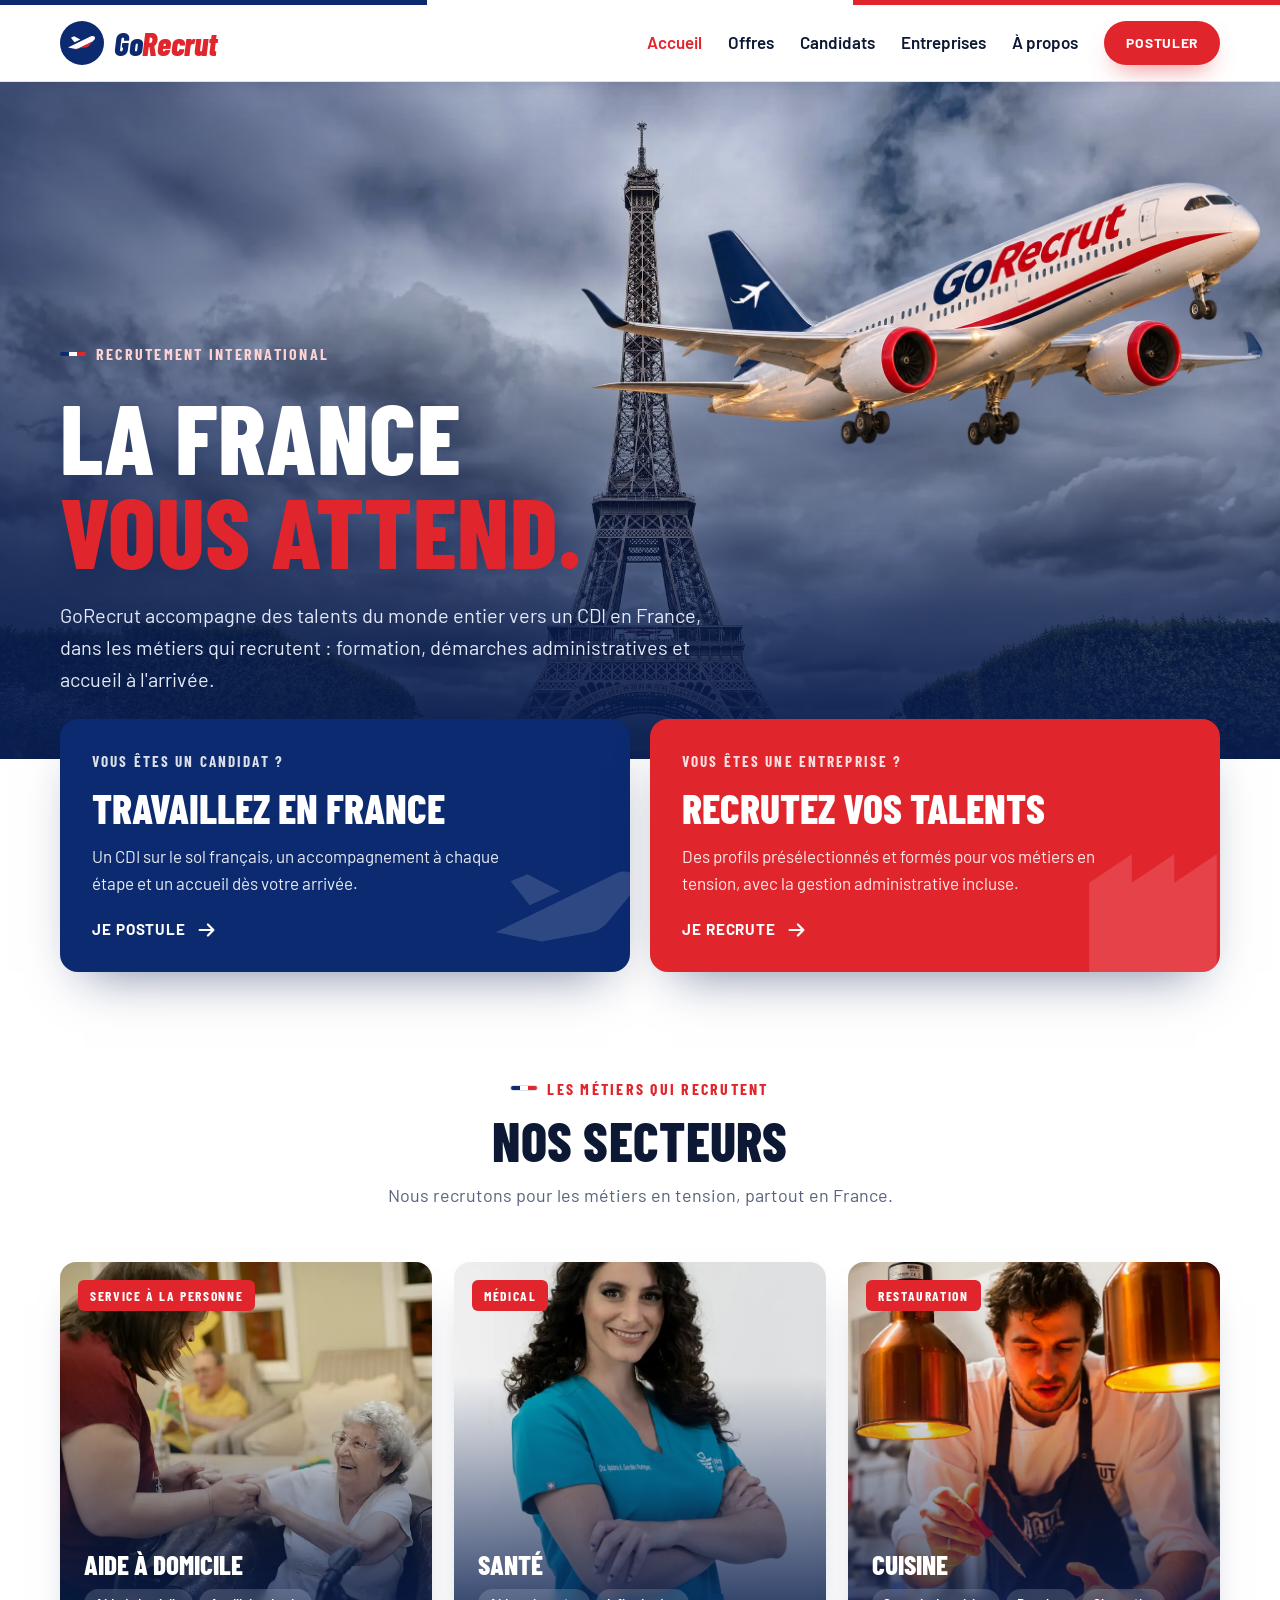
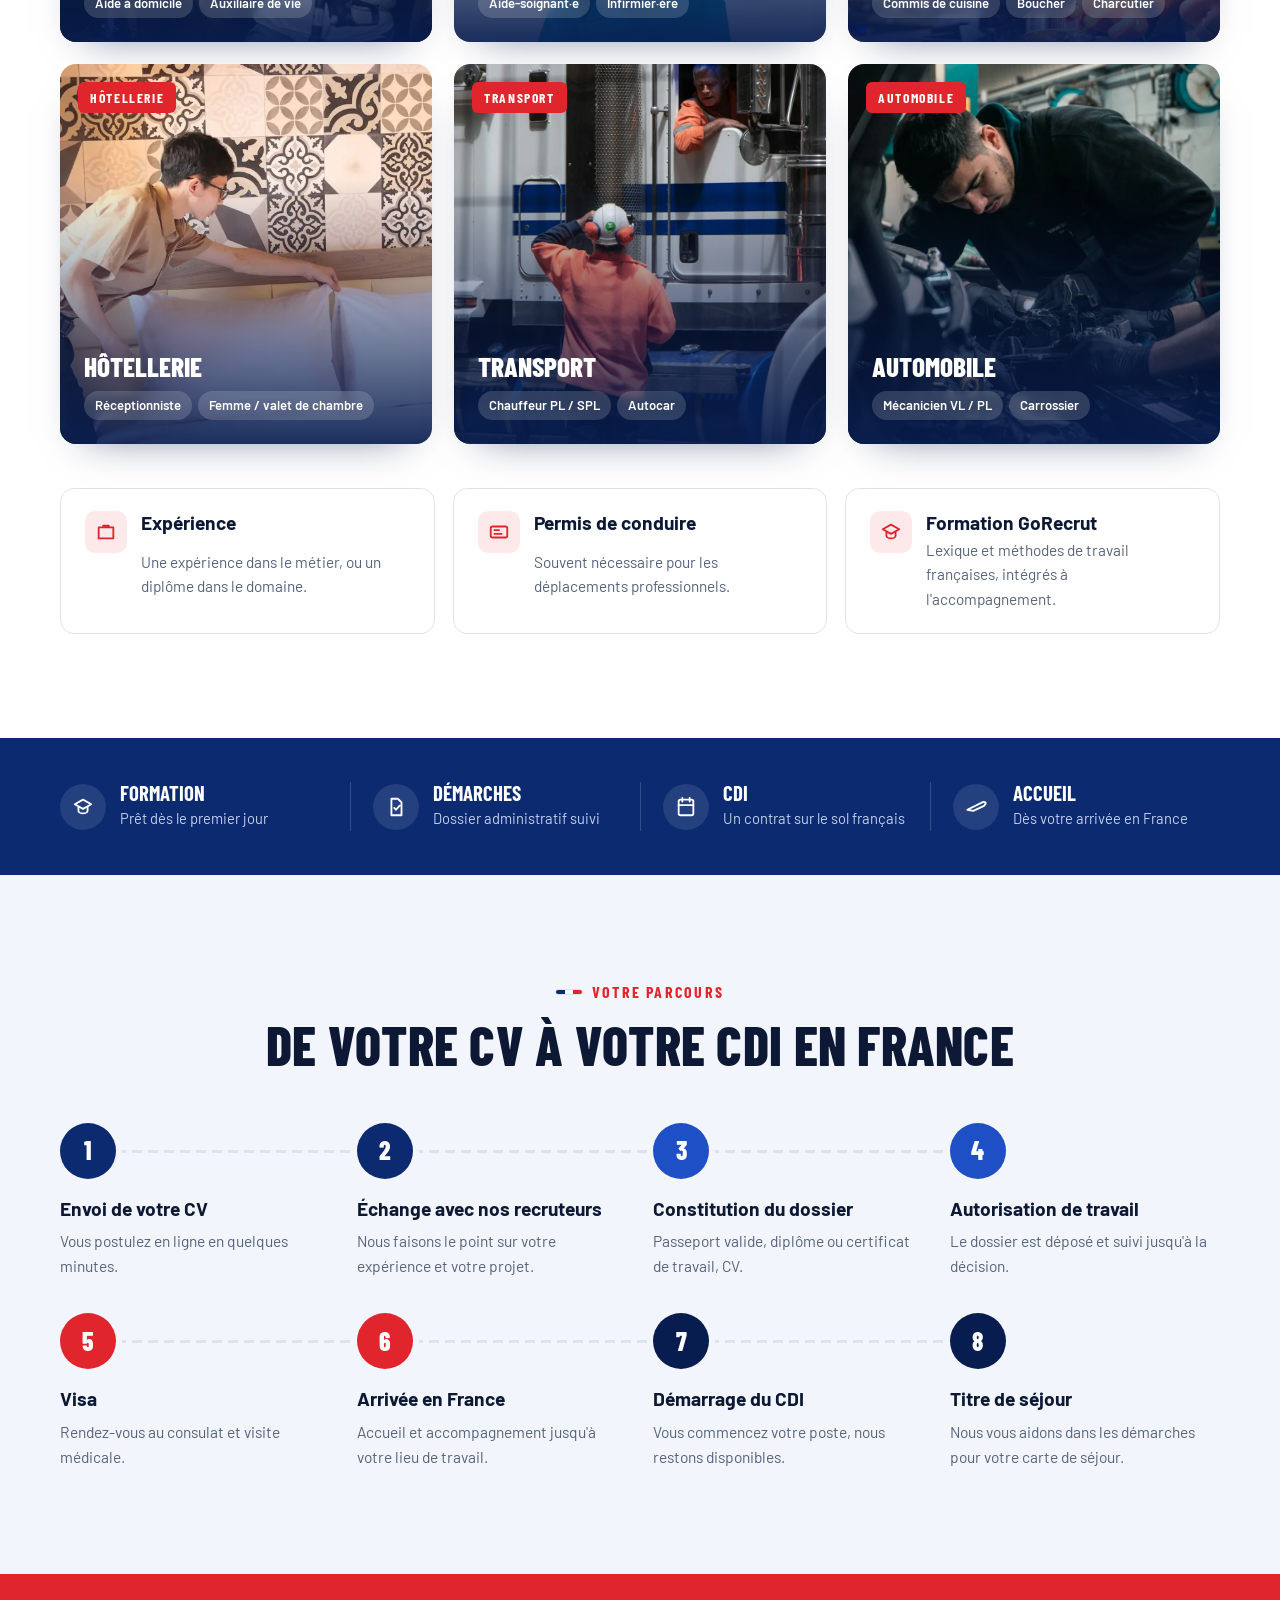
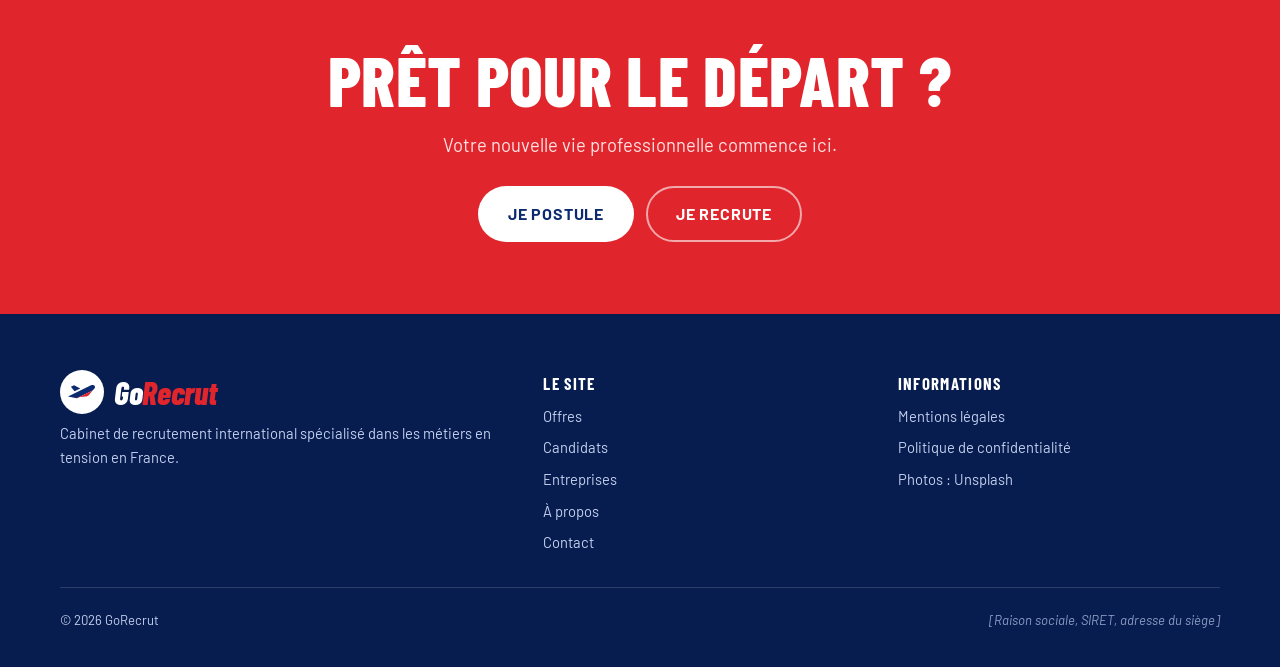
==== index.html @ 32c81b1e "Site GoRecrut multi-pages : accueil, offres, candidats, entreprises, à propos, contact Site statique" ====
<!doctype html>
<html lang="fr">
<head>
<meta charset="utf-8">
<meta name="viewport" content="width=device-width, initial-scale=1, viewport-fit=cover">
<title>GoRecrut – Recrutement international, la France vous attend</title>
<meta name="description" content="GoRecrut accompagne des talents du monde entier vers un CDI en France dans les métiers qui recrutent : santé, aide à domicile, restauration, hôtellerie, transport, automobile, saisonniers.">
<meta name="theme-color" content="#0b2a6f">
<link rel="icon" href="img/favicon.svg" type="image/svg+xml">
<meta property="og:type" content="website">
<meta property="og:locale" content="fr_FR">
<meta property="og:site_name" content="GoRecrut">
<meta property="og:title" content="GoRecrut – Recrutement international, la France vous attend">
<meta property="og:description" content="GoRecrut accompagne des talents du monde entier vers un CDI en France dans les métiers qui recrutent : santé, aide à domicile, restauration, hôtellerie, transport, automobile, saisonniers.">
<meta property="og:image" content="img/partage.jpg">
<meta name="twitter:card" content="summary_large_image">
<link rel="preconnect" href="https://fonts.googleapis.com">
<link rel="preconnect" href="https://fonts.gstatic.com" crossorigin>
<link rel="stylesheet" href="https://fonts.googleapis.com/css2?family=Barlow+Condensed:ital,wght@0,600;0,700;0,800;1,800&family=Barlow:wght@400;500;600;700&display=swap">
<link rel="preload" as="image" href="img/eiffel.webp">
<link rel="preload" as="image" href="img/avion.webp">
<script type="application/ld+json">{"@context": "https://schema.org", "@type": "EmploymentAgency", "name": "GoRecrut", "description": "GoRecrut accompagne des talents du monde entier vers un CDI en France dans les métiers qui recrutent : santé, aide à domicile, restauration, hôtellerie, transport, automobile, saisonniers.", "email": "contact@gorecrut.fr", "areaServed": "FR", "address": {"@type": "PostalAddress", "addressCountry": "FR"}}</script>
<link rel="stylesheet" href="assets/style.css">
</head>
<body>
<header class="nav">
  <div class="tricolore" aria-hidden="true"><i></i><i></i><i></i></div>
  <div class="wrap">
    <a class="logo" href="index.html" aria-label="GoRecrut, accueil">
      <svg viewBox="0 0 44 44" aria-hidden="true"><circle cx="22" cy="22" r="22" fill="#0b2a6f"/><path d="M8 26.5l23-11.2c2.6-1.2 5 .9 3.6 2.9l-2 2.4-15.8 7.6z" fill="#ffffff"/><path d="M16.8 28.2l15.8-7.6-3.4 4.1c-.9 1.1-2.3 1.8-3.7 1.9l-9.3.8z" fill="#e1252c"/><path d="M14.5 21.3l-3.6-4.6 3.2-1.4 6.2 3.3z" fill="#ffffff"/></svg>
      <span class="logo-word">Go<span>Recrut</span></span>
    </a>
    <nav class="nav-links" aria-label="Navigation principale">
      <a href="index.html" aria-current="page">Accueil</a>
      <a href="offres.html">Offres</a>
      <a href="candidats.html">Candidats</a>
      <a href="entreprises.html">Entreprises</a>
      <a href="a-propos.html">À propos</a>
      <a class="btn btn-red" href="contact.html">Postuler</a>
    </nav>
  </div>
</header>

<main>
  <section class="hero">
    <img class="hero-bg" src="img/eiffel.webp" alt="La tour Eiffel et le Champ-de-Mars sous un ciel nuageux">
    <img class="plane" src="img/avion.webp" alt="Avion GoRecrut aux couleurs bleu blanc rouge en plein décollage" width="1400" height="912">
        <div class="wrap">
      <span class="kicker">Recrutement international</span>
      <h1>La France<br><span class="red">vous attend.</span></h1>
      <p class="lead">GoRecrut accompagne des talents du monde entier vers un CDI en France, dans les métiers qui recrutent : formation, démarches administratives et accueil à l'arrivée.</p>
    </div>
  </section>

  <div class="doors">
    <div class="wrap">
      <a class="door candidat" href="candidats.html">
        <span class="door-label">Vous êtes un candidat ?</span>
        <strong>Travaillez en France</strong>
        <p>Un CDI sur le sol français, un accompagnement à chaque étape et un accueil dès votre arrivée.</p>
        <span class="door-go">Je postule <svg viewBox="0 0 24 24" aria-hidden="true"><path d="M4 12h15M13 6l6 6-6 6" fill="none" stroke="currentColor" stroke-width="2.4" stroke-linecap="round" stroke-linejoin="round"/></svg></span>
        <svg class="door-icon" viewBox="0 0 24 24" aria-hidden="true"><path d="M2.5 15l17-8.3c1.9-.9 3.7.7 2.7 2.2l-1.5 1.8L9 16.3z M9 16.3l11.7-5.6-2.5 3c-.7.8-1.7 1.3-2.7 1.4z M7.3 11.2L4.6 7.8 7 6.8l4.6 2.4z" fill="#ffffff"/></svg>
      </a>
      <a class="door entreprise" href="entreprises.html">
        <span class="door-label">Vous êtes une entreprise ?</span>
        <strong>Recrutez vos talents</strong>
        <p>Des profils présélectionnés et formés pour vos métiers en tension, avec la gestion administrative incluse.</p>
        <span class="door-go">Je recrute <svg viewBox="0 0 24 24" aria-hidden="true"><path d="M4 12h15M13 6l6 6-6 6" fill="none" stroke="currentColor" stroke-width="2.4" stroke-linecap="round" stroke-linejoin="round"/></svg></span>
        <svg class="door-icon" viewBox="0 0 24 24" aria-hidden="true"><path d="M3 21V8l6-4v4l6-4v4l6-4v17z" fill="#ffffff"/></svg>
      </a>
    </div>
  </div>

  <section class="section" id="secteurs" aria-labelledby="secteurs-titre">
    <div class="wrap">
      <div class="head center reveal">
        <span class="kicker">Les métiers qui recrutent</span>
        <h2 id="secteurs-titre">Nos secteurs</h2>
        <p>Nous recrutons pour les métiers en tension, partout en France.</p>
      </div>
      <div class="sectors">
        <article class="sector reveal"><img src="img/aide-domicile.webp" alt="Une aide à domicile tient les mains d'une dame âgée" loading="lazy"><span class="sector-tag">Service à la personne</span><div class="sector-body"><h3>Aide à domicile</h3><div class="chips"><span>Aide à domicile</span><span>Auxiliaire de vie</span></div></div></article>
        <article class="sector reveal"><img src="img/medical.webp" alt="Une soignante souriante en tenue médicale" loading="lazy"><span class="sector-tag">Médical</span><div class="sector-body"><h3>Santé</h3><div class="chips"><span>Aide-soignant·e</span><span>Infirmier·ère</span></div></div></article>
        <article class="sector reveal"><img src="img/restauration.webp" alt="Un chef dresse une assiette en cuisine" loading="lazy"><span class="sector-tag">Restauration</span><div class="sector-body"><h3>Cuisine</h3><div class="chips"><span>Commis de cuisine</span><span>Boucher</span><span>Charcutier</span></div></div></article>
        <article class="sector reveal"><img src="img/hotellerie.webp" alt="Un employé d'hôtel prépare un lit" loading="lazy"><span class="sector-tag">Hôtellerie</span><div class="sector-body"><h3>Hôtellerie</h3><div class="chips"><span>Réceptionniste</span><span>Femme / valet de chambre</span></div></div></article>
        <article class="sector reveal"><img src="img/transport.webp" alt="Un chauffeur devant son camion" loading="lazy"><span class="sector-tag">Transport</span><div class="sector-body"><h3>Transport</h3><div class="chips"><span>Chauffeur PL / SPL</span><span>Autocar</span></div></div></article>
        <article class="sector reveal"><img src="img/mecanique.webp" alt="Un mécanicien travaille sur un moteur" loading="lazy"><span class="sector-tag">Automobile</span><div class="sector-body"><h3>Automobile</h3><div class="chips"><span>Mécanicien VL / PL</span><span>Carrossier</span></div></div></article>
      </div>
      <div class="skills">
        <div class="skill reveal"><span class="ic"><svg viewBox="0 0 24 24" aria-hidden="true"><path d="M4 7h16v12H4zM9 7V5h6v2" fill="none" stroke="currentColor" stroke-width="2" stroke-linejoin="round"/></svg></span><div><h3>Expérience</h3><p>Une expérience dans le métier, ou un diplôme dans le domaine.</p></div></div>
        <div class="skill reveal"><span class="ic"><svg viewBox="0 0 24 24" aria-hidden="true"><rect x="3" y="6" width="18" height="12" rx="2" fill="none" stroke="currentColor" stroke-width="2"/><path d="M7 10h5M7 14h8" stroke="currentColor" stroke-width="2" stroke-linecap="round"/></svg></span><div><h3>Permis de conduire</h3><p>Souvent nécessaire pour les déplacements professionnels.</p></div></div>
        <div class="skill reveal"><span class="ic"><svg viewBox="0 0 24 24" aria-hidden="true"><path d="M3 9l9-5 9 5-9 5z M7 11.5V16c0 1.5 2.2 3 5 3s5-1.5 5-3v-4.5" fill="none" stroke="currentColor" stroke-width="2" stroke-linejoin="round"/></svg></span><div><h3>Formation GoRecrut</h3><p>Lexique et méthodes de travail françaises, intégrés à l'accompagnement.</p></div></div>
      </div>
    </div>
  </section>

  <section class="promise-band" aria-label="Notre accompagnement">
    <div class="wrap">
      <div class="promise"><span class="ic"><svg viewBox="0 0 24 24" aria-hidden="true"><path d="M3 9l9-5 9 5-9 5z M7 11.5V16c0 1.5 2.2 3 5 3s5-1.5 5-3v-4.5" fill="none" stroke="currentColor" stroke-width="2" stroke-linejoin="round"/></svg></span><div><b>Formation</b><span>Prêt dès le premier jour</span></div></div>
      <div class="promise"><span class="ic"><svg viewBox="0 0 24 24" aria-hidden="true"><path d="M7 3h7l4 4v14H7z M10 13l2 2 4-4.5" fill="none" stroke="currentColor" stroke-width="2" stroke-linejoin="round" stroke-linecap="round"/></svg></span><div><b>Démarches</b><span>Dossier administratif suivi</span></div></div>
      <div class="promise"><span class="ic"><svg viewBox="0 0 24 24" aria-hidden="true"><rect x="4" y="4" width="16" height="17" rx="2" fill="none" stroke="currentColor" stroke-width="2"/><path d="M8 2v4M16 2v4M4 10h16" stroke="currentColor" stroke-width="2" stroke-linecap="round"/></svg></span><div><b>CDI</b><span>Un contrat sur le sol français</span></div></div>
      <div class="promise"><span class="ic"><svg viewBox="0 0 24 24" aria-hidden="true"><path d="M2.5 15l17-8.3c1.9-.9 3.7.7 2.7 2.2l-1.5 1.8L9 16.3z" fill="none" stroke="currentColor" stroke-width="2" stroke-linejoin="round"/></svg></span><div><b>Accueil</b><span>Dès votre arrivée en France</span></div></div>
    </div>
  </section>

  <section class="section alt" id="parcours" aria-labelledby="parcours-titre">
    <div class="wrap">
      <div class="head center reveal">
        <span class="kicker">Votre parcours</span>
        <h2 id="parcours-titre">De votre CV à votre CDI en France</h2>
      </div>
      <ol class="journey">
        <li class="reveal"><h3>Envoi de votre CV</h3><p>Vous postulez en ligne en quelques minutes.</p></li>
        <li class="reveal"><h3>Échange avec nos recruteurs</h3><p>Nous faisons le point sur votre expérience et votre projet.</p></li>
        <li class="reveal"><h3>Constitution du dossier</h3><p>Passeport valide, diplôme ou certificat de travail, CV.</p></li>
        <li class="reveal"><h3>Autorisation de travail</h3><p>Le dossier est déposé et suivi jusqu'à la décision.</p></li>
        <li class="reveal"><h3>Visa</h3><p>Rendez-vous au consulat et visite médicale.</p></li>
        <li class="reveal"><h3>Arrivée en France</h3><p>Accueil et accompagnement jusqu'à votre lieu de travail.</p></li>
        <li class="reveal"><h3>Démarrage du CDI</h3><p>Vous commencez votre poste, nous restons disponibles.</p></li>
        <li class="reveal"><h3>Titre de séjour</h3><p>Nous vous aidons dans les démarches pour votre carte de séjour.</p></li>
      </ol>
    </div>
  </section>

  <section class="final" aria-label="Appel final">
    <div class="wrap reveal">
      <h2>Prêt pour le départ&nbsp;?</h2>
      <p>Votre nouvelle vie professionnelle commence ici.</p>
      <div class="btns">
        <a class="btn btn-white" href="contact.html">Je postule</a>
        <a class="btn btn-ghost" href="entreprises.html">Je recrute</a>
      </div>
    </div>
  </section>
</main>

<footer>
  <div class="wrap">
    <div>
      <a class="logo" href="index.html" aria-label="GoRecrut, accueil">
        <svg viewBox="0 0 44 44" aria-hidden="true"><circle cx="22" cy="22" r="22" fill="#ffffff"/><path d="M8 26.5l23-11.2c2.6-1.2 5 .9 3.6 2.9l-2 2.4-15.8 7.6z" fill="#0b2a6f"/><path d="M16.8 28.2l15.8-7.6-3.4 4.1c-.9 1.1-2.3 1.8-3.7 1.9l-9.3.8z" fill="#e1252c"/><path d="M14.5 21.3l-3.6-4.6 3.2-1.4 6.2 3.3z" fill="#0b2a6f"/></svg>
        <span class="logo-word">Go<span>Recrut</span></span>
      </a>
      <p>Cabinet de recrutement international spécialisé dans les métiers en tension en France.</p>
    </div>
    <div>
      <strong>Le site</strong>
      <a href="offres.html">Offres</a>
      <a href="candidats.html">Candidats</a>
      <a href="entreprises.html">Entreprises</a>
      <a href="a-propos.html">À propos</a>
      <a href="contact.html">Contact</a>
    </div>
    <div>
      <strong>Informations</strong>
      <span>Mentions légales</span>
      <span>Politique de confidentialité</span>
      <span>Photos : Unsplash</span>
    </div>
    <p class="legal"><span>© 2026 GoRecrut</span><span class="todo">[Raison sociale, SIRET, adresse du siège]</span></p>
  </div>
</footer>

<script src="assets/main.js" defer></script>
</body>
</html>
---- assets/style.css ----
/* Layout : agence de recrutement international — ouverture plein écran sur Paris avec avion tricolore animé, double entrée candidat / entreprise, secteurs en photos, parcours en frise, appel final */
:root {
  --bg: #ffffff;
  --bg-alt: #f2f5fb;
  --ink: #0d1934;
  --muted: #56637b;
  --line: #dde3ee;
  --navy: #0b2a6f;
  --navy-deep: #081d4f;
  --blue: #1f4fc4;
  --blue-soft: #e8eefb;
  --red: #e1252c;
  --red-dark: #bd1a21;
  --red-soft: #fde9ea;
  --white: #ffffff;
  --on-navy-muted: #c3cfee;
  --todo: #8892a3;
  --font-display: "Barlow Condensed", "Arial Narrow", system-ui, sans-serif;
  --font: "Barlow", system-ui, -apple-system, "Segoe UI", Roboto, sans-serif;
}
@media (prefers-color-scheme: dark) {
  :root:not([data-theme="light"]) {
    --bg: #0a1121; --bg-alt: #101a31; --ink: #e9eef8; --muted: #a3afc6; --line: #233150;
    --blue: #6a8ff0; --blue-soft: #18264a; --red-soft: #3a1619; --todo: #7c879a;
    color-scheme: dark;
  }
}
:root[data-theme="dark"] {
  --bg: #0a1121; --bg-alt: #101a31; --ink: #e9eef8; --muted: #a3afc6; --line: #233150;
  --blue: #6a8ff0; --blue-soft: #18264a; --red-soft: #3a1619; --todo: #7c879a;
  color-scheme: dark;
}
* { box-sizing: border-box; }
html { scroll-behavior: smooth; scroll-padding-top: 84px; }
body { margin: 0; }
[hidden] { display: none !important; }
body { background: var(--bg); color: var(--ink); font-family: var(--font); font-size: 17px; line-height: 1.6; -webkit-font-smoothing: antialiased; }
.wrap { max-width: 1200px; margin: 0 auto; padding-left: max(20px, env(safe-area-inset-left, 0px)); padding-right: max(20px, env(safe-area-inset-right, 0px)); }
h1, h2, h3 { margin: 0; text-wrap: balance; }
h1, h2 { font-family: var(--font-display); font-weight: 800; text-transform: uppercase; line-height: 0.95; letter-spacing: 0.005em; }
h1 { font-size: clamp(3rem, 8vw, 6.2rem); }
h2 { font-size: clamp(2.1rem, 4.6vw, 3.4rem); }
h3 { font-size: 1.2rem; font-weight: 700; line-height: 1.3; }
p { margin: 0; }
img { display: block; max-width: 100%; }
a { color: var(--blue); }
:focus-visible { outline: 3px solid var(--red); outline-offset: 3px; border-radius: 4px; }
.kicker { display: inline-flex; align-items: center; gap: 10px; font-family: var(--font-display); font-weight: 700; font-size: 1rem; letter-spacing: 0.14em; text-transform: uppercase; color: var(--red); }
.kicker::before { content: ""; width: 26px; height: 4px; background: linear-gradient(90deg, var(--navy) 0 33%, #fff 33% 66%, var(--red) 66%); border-radius: 2px; box-shadow: 0 0 0 1px var(--line); }
.red { color: var(--red); }
.todo { color: var(--todo); font-style: italic; font-weight: 400; }

/* Boutons */
.btn { display: inline-flex; align-items: center; justify-content: center; gap: 10px; font: 700 1rem/1 var(--font); text-transform: uppercase; letter-spacing: 0.05em; padding: 18px 28px; border-radius: 999px; border: 2px solid transparent; text-decoration: none; cursor: pointer; white-space: nowrap; transition: transform .15s ease, background .15s ease, box-shadow .15s ease; }
.btn svg { width: 18px; height: 18px; }
.btn:hover { transform: translateY(-2px); }
.btn-red { background: var(--red); color: var(--white); box-shadow: 0 12px 26px -12px rgba(225, 37, 44, .7); }
.btn-red:hover { background: var(--red-dark); }
.btn-navy { background: var(--navy); color: var(--white); box-shadow: 0 12px 26px -12px rgba(11, 42, 111, .7); }
.btn-navy:hover { background: var(--blue); }
.btn-white { background: var(--white); color: var(--navy); }
.btn-ghost { border-color: rgba(255,255,255,.6); color: var(--white); }
.btn-ghost:hover { background: rgba(255,255,255,.12); }

/* Navigation */
body::before { content: ""; position: fixed; inset: 0 0 auto; height: env(safe-area-inset-top, 0px); z-index: 40; background: var(--bg); }
.nav { position: sticky; top: env(safe-area-inset-top, 0px); z-index: 30; background: var(--bg); box-shadow: 0 1px 0 var(--line), 0 8px 24px -18px rgba(13,25,52,.35); }
.tricolore { height: 5px; display: grid; grid-template-columns: 1fr 1fr 1fr; }
.tricolore i:nth-child(1) { background: var(--navy); }
.tricolore i:nth-child(2) { background: #ffffff; }
.tricolore i:nth-child(3) { background: var(--red); }
.nav .wrap { display: flex; align-items: center; justify-content: space-between; gap: 20px; min-height: 76px; }
.logo { display: inline-flex; align-items: center; gap: 10px; text-decoration: none; }
.logo svg { width: 44px; height: 44px; flex: none; }
.logo-word { font-family: var(--font-display); font-weight: 800; font-style: italic; font-size: 2rem; line-height: 1; letter-spacing: -0.01em; color: var(--navy); }
.logo-word span { color: var(--red); }
.nav-links { display: flex; align-items: center; gap: 26px; }
.nav-links a:not(.btn) { color: var(--ink); text-decoration: none; font-weight: 600; }
.nav-links a:not(.btn):hover { color: var(--red); }
.nav-links .btn { padding: 13px 20px; font-size: 0.86rem; }

/* Ouverture */
.hero { position: relative; overflow: hidden; color: var(--white); background: var(--navy-deep); min-height: 640px; display: grid; }
.hero-bg { position: absolute; inset: 0; width: 100%; height: 100%; object-fit: cover; object-position: 50% 40%; }
.hero::before { content: ""; position: absolute; inset: 0; z-index: 1; background:
  linear-gradient(180deg, rgba(8, 29, 79, .15) 0%, rgba(8, 29, 79, .05) 35%, rgba(8, 29, 79, .75) 78%, rgba(8, 29, 79, .95) 100%),
  linear-gradient(90deg, rgba(8, 29, 79, .55) 0%, rgba(8, 29, 79, 0) 55%); }
.plane { position: absolute; z-index: 2; top: 2%; right: 1%; width: min(54vw, 720px); height: auto; filter: drop-shadow(0 26px 32px rgba(8, 29, 79, .4)); }
@media (prefers-reduced-motion: no-preference) {
  .plane { animation: takeoff 1.8s cubic-bezier(.2,.7,.2,1) both, cruise 6s ease-in-out 1.8s infinite; }
  @keyframes takeoff { from { transform: translate(-35vw, 22vh) scale(.8); opacity: 0; } to { transform: none; opacity: 1; } }
  @keyframes cruise { 0%, 100% { transform: translateY(0); } 50% { transform: translateY(-14px); } }
}
.hero .wrap { position: relative; z-index: 3; align-self: end; width: 100%; padding-block: 260px 64px; display: grid; gap: 22px; }
.hero .kicker { color: #ffd2d4; }
.hero .kicker::before { box-shadow: none; }
.hero h1 { text-shadow: 0 4px 30px rgba(8, 29, 79, .5); }
.hero .lead { font-size: 1.25rem; color: #e3e9f8; max-width: 34em; }

/* Double entrée */
.doors { position: relative; z-index: 4; margin-top: -40px; }
.doors .wrap { display: grid; grid-template-columns: 1fr 1fr; gap: 20px; }
.door { position: relative; overflow: hidden; border-radius: 18px; padding: 30px 32px; display: grid; gap: 14px; align-content: start; color: var(--white); text-decoration: none; min-height: 210px; box-shadow: 0 24px 50px -24px rgba(8, 29, 79, .55); transition: transform .2s ease; }
.door:hover { transform: translateY(-4px); }
.door.candidat { background: var(--navy); }
.door.entreprise { background: var(--red); }
.door-label { font-family: var(--font-display); font-weight: 700; font-size: 0.95rem; letter-spacing: 0.14em; text-transform: uppercase; opacity: .85; }
.door strong { font-family: var(--font-display); font-weight: 800; text-transform: uppercase; font-size: clamp(1.9rem, 3.4vw, 2.6rem); line-height: 1; }
.door p { opacity: .9; max-width: 26em; }
.door-go { display: inline-flex; align-items: center; gap: 10px; font-weight: 700; text-transform: uppercase; letter-spacing: 0.06em; font-size: 0.95rem; margin-top: 6px; }
.door-go svg { width: 22px; height: 22px; transition: transform .2s ease; }
.door:hover .door-go svg { transform: translateX(6px); }
.door .door-icon { position: absolute; right: -18px; bottom: -24px; width: 170px; height: 170px; opacity: .14; }

/* Sections */
.section { padding-block: 104px; }
.section.alt { background: var(--bg-alt); }
.head { display: grid; gap: 14px; max-width: 48em; margin-bottom: 52px; }
.head.center { text-align: center; justify-items: center; margin-inline: auto; }
.head p { color: var(--muted); font-size: 1.12rem; }

.promise-band { background: var(--navy); color: var(--white); }
.promise-band .wrap { display: grid; grid-template-columns: repeat(4, 1fr); gap: 0; padding-block: 44px; }
.promise { display: grid; grid-template-columns: 46px 1fr; gap: 14px; align-items: center; padding-inline: 22px; }
.promise:first-child { padding-left: 0; }
.promise + .promise { border-left: 1px solid rgba(255,255,255,.16); }
.promise .ic { width: 46px; height: 46px; border-radius: 50%; background: rgba(255,255,255,.1); display: grid; place-items: center; color: #ffffff; }
.promise .ic svg { width: 22px; height: 22px; }
.promise b { display: block; font-family: var(--font-display); font-size: 1.3rem; text-transform: uppercase; line-height: 1.05; }
.promise span { font-size: 0.92rem; color: var(--on-navy-muted); }

.sectors { display: grid; grid-template-columns: repeat(3, 1fr); gap: 22px; }
.sector { position: relative; overflow: hidden; border-radius: 16px; min-height: 380px; display: grid; align-content: end; color: var(--white); isolation: isolate; box-shadow: 0 18px 40px -26px rgba(8, 29, 79, .6); }
.sector img { position: absolute; inset: 0; width: 100%; height: 100%; object-fit: cover; z-index: -2; transition: transform .5s ease; }
.sector::before { content: ""; position: absolute; inset: 0; z-index: -1; background: linear-gradient(180deg, rgba(8, 29, 79, 0) 30%, rgba(8, 29, 79, .92) 100%); }
.sector:hover img { transform: scale(1.05); }
.sector-body { padding: 24px; display: grid; gap: 10px; }
.sector-body h3 { font-family: var(--font-display); font-weight: 800; text-transform: uppercase; font-size: 1.7rem; line-height: 1; }
.chips { display: flex; flex-wrap: wrap; gap: 6px; }
.chips span { font-size: 0.82rem; font-weight: 600; padding: 4px 11px; border-radius: 999px; background: rgba(255,255,255,.16); backdrop-filter: blur(4px); }
.sector-tag { position: absolute; top: 18px; left: 18px; font-family: var(--font-display); font-weight: 700; font-size: 0.85rem; letter-spacing: 0.12em; text-transform: uppercase; background: var(--red); color: var(--white); padding: 5px 12px; border-radius: 6px; }

.skills { margin-top: 44px; display: grid; grid-template-columns: repeat(3, 1fr); gap: 18px; }
.skill { background: var(--bg); border: 1px solid var(--line); border-radius: 14px; padding: 22px 24px; display: grid; grid-template-columns: 42px 1fr; gap: 14px; }
.skill .ic { width: 42px; height: 42px; border-radius: 10px; background: var(--red-soft); color: var(--red); display: grid; place-items: center; }
.skill .ic svg { width: 22px; height: 22px; }
.skill div { display: grid; gap: 2px; min-width: 0; }
.skill p { color: var(--muted); font-size: 0.96rem; }

.split { display: grid; grid-template-columns: 1.05fr 0.95fr; gap: 64px; align-items: center; }
.split > * { min-width: 0; }
.photo-frame { position: relative; }
.photo-frame img { width: 100%; border-radius: 18px; aspect-ratio: 5 / 4; object-fit: cover; }
.photo-frame::after { content: ""; position: absolute; inset: auto -14px -14px auto; width: 60%; height: 60%; border-radius: 18px; background: linear-gradient(135deg, var(--navy) 0 33%, #ffffff 33% 66%, var(--red) 66%); z-index: -1; }
.photo-frame { isolation: isolate; }
.welcome { display: grid; gap: 18px; margin-top: 30px; }
.welcome-item { display: grid; grid-template-columns: 54px 1fr; gap: 16px; align-items: start; }
.welcome-item .num { width: 54px; height: 54px; border-radius: 14px; background: var(--navy); color: var(--white); display: grid; place-items: center; }
.welcome-item .num svg { width: 26px; height: 26px; }
.welcome-item div { display: grid; gap: 3px; min-width: 0; }
.welcome-item p { color: var(--muted); }

/* Affiches d'offres */
.offers-head { display: flex; flex-wrap: wrap; align-items: end; justify-content: space-between; gap: 18px; margin-bottom: 36px; }
.offers-head .head { margin-bottom: 0; }
.scroll-btns { display: flex; gap: 10px; }
.scroll-btns button { width: 52px; height: 52px; border-radius: 50%; border: 2px solid var(--line); background: var(--bg); color: var(--navy); cursor: pointer; display: grid; place-items: center; }
.scroll-btns button:hover { border-color: var(--red); color: var(--red); }
.scroll-btns svg { width: 20px; height: 20px; }
.offers { display: grid; grid-auto-flow: column; grid-auto-columns: minmax(250px, 300px); gap: 20px; overflow-x: auto; scroll-snap-type: x mandatory; padding: 6px 2px 22px; scrollbar-width: thin; }
.offer { scroll-snap-align: start; background: var(--bg); border-radius: 14px; overflow: hidden; box-shadow: 0 16px 34px -22px rgba(8, 29, 79, .55); display: grid; grid-template-rows: auto 1fr; border: 1px solid var(--line); }
.offer img { width: 100%; aspect-ratio: 620 / 877; object-fit: cover; }
.offer-foot { display: flex; align-items: center; justify-content: space-between; gap: 10px; padding: 14px 16px; }
.offer-foot b { font-family: var(--font-display); font-size: 1.15rem; text-transform: uppercase; line-height: 1.05; }
.offer-foot a { font-weight: 700; font-size: 0.85rem; text-transform: uppercase; letter-spacing: 0.05em; color: var(--white); background: var(--red); padding: 9px 14px; border-radius: 999px; text-decoration: none; white-space: nowrap; }

.map { position: relative; max-width: 360px; margin-top: 30px; }
.map img { width: 100%; opacity: .95; }
.pin { position: absolute; transform: translate(-50%, -100%); display: grid; justify-items: center; gap: 2px; font-weight: 700; font-size: 0.82rem; color: var(--white); }
.pin span { background: var(--red); padding: 3px 9px; border-radius: 6px; white-space: nowrap; }
.pin::after { content: ""; width: 12px; height: 12px; border-radius: 50%; background: var(--navy-deep); border: 3px solid var(--red); }

/* Parcours */
.journey { list-style: none; margin: 0; padding: 0; display: grid; grid-template-columns: repeat(4, 1fr); gap: 34px 26px; counter-reset: j; position: relative; }
.journey li { counter-increment: j; position: relative; display: grid; gap: 8px; align-content: start; padding-top: 74px; }
.journey li::before { content: counter(j); position: absolute; top: 0; left: 0; width: 56px; height: 56px; border-radius: 50%; display: grid; place-items: center; font-family: var(--font-display); font-weight: 800; font-size: 1.6rem; color: var(--white); background: var(--navy); box-shadow: 0 0 0 6px var(--bg-alt); z-index: 1; }
.journey li:nth-child(n+3)::before { background: var(--blue); }
.journey li:nth-child(n+5)::before { background: var(--red); }
.journey li:nth-child(n+7)::before { background: var(--navy-deep); }
.journey li::after { content: ""; position: absolute; top: 27px; left: 56px; right: -26px; height: 3px; background: repeating-linear-gradient(90deg, var(--line) 0 10px, transparent 10px 16px); }
.journey li:nth-child(4n)::after, .journey li:last-child::after { display: none; }
.journey p { color: var(--muted); font-size: 0.97rem; }

/* Valeurs */
.values { display: grid; grid-template-columns: repeat(4, 1fr); gap: 18px; }
.value { border-radius: 16px; padding: 30px 26px; display: grid; gap: 12px; align-content: start; background: var(--bg-alt); }
.value:nth-child(2) { background: var(--navy); color: var(--white); }
.value:nth-child(3) { background: var(--red); color: var(--white); }
.value .big { font-family: var(--font-display); font-weight: 800; font-size: 2.6rem; line-height: 1; color: var(--red); }
.value:nth-child(2) .big, .value:nth-child(3) .big { color: var(--white); opacity: .9; }
.value h3 { font-family: var(--font-display); font-weight: 800; text-transform: uppercase; font-size: 1.55rem; line-height: 1; }
.value p { font-size: 0.97rem; opacity: .85; }

/* Entreprises */
.biz { background: var(--navy-deep); color: var(--white); position: relative; overflow: hidden; }
.biz::before { content: ""; position: absolute; right: -160px; top: -160px; width: 520px; height: 520px; border-radius: 50%; border: 80px solid rgba(225, 37, 44, .14); }
.biz .wrap { position: relative; display: grid; grid-template-columns: 1fr 1fr; gap: 64px; align-items: center; }
.biz .wrap > * { min-width: 0; }
.biz .head p { color: var(--on-navy-muted); }
.biz .kicker { color: #ffb3b5; }
.biz .kicker::before { box-shadow: none; }
.biz-list { list-style: none; margin: 0; padding: 0; display: grid; gap: 14px; }
.biz-list li { display: grid; grid-template-columns: 32px 1fr; gap: 14px; padding: 18px 20px; border-radius: 12px; background: rgba(255,255,255,.06); border: 1px solid rgba(255,255,255,.1); }
.biz-list svg { width: 26px; height: 26px; color: #ff6b70; }
.biz-list b { display: block; }
.biz-list span { color: var(--on-navy-muted); font-size: 0.95rem; }

.cities { display: flex; flex-wrap: wrap; gap: 12px; margin-top: 28px; }
.cities span { display: inline-flex; align-items: center; gap: 8px; padding: 10px 16px; border-radius: 999px; background: rgba(255,255,255,.08); font-weight: 600; }
.cities svg { width: 16px; height: 16px; color: #ff6b70; }

/* Équipe */
.team { display: grid; grid-template-columns: repeat(3, 1fr); gap: 22px; }
.member { text-align: center; padding: 30px 22px; border-radius: 16px; border: 1px solid var(--line); display: grid; gap: 8px; justify-items: center; }
.avatar { width: 88px; height: 88px; border-radius: 50%; display: grid; place-items: center; font-family: var(--font-display); font-weight: 800; font-size: 2rem; color: var(--white); background: var(--navy); margin-bottom: 6px; }
.member:nth-child(2) .avatar { background: var(--red); }
.member:nth-child(3) .avatar { background: var(--blue); }
.member p { color: var(--muted); font-size: 0.95rem; }
.role { font-weight: 700; font-size: 0.82rem; letter-spacing: 0.08em; text-transform: uppercase; color: var(--red); }

/* Contact */
.contact .wrap { display: grid; grid-template-columns: 0.9fr 1.1fr; gap: 56px; align-items: start; }
.contact .wrap > * { min-width: 0; }
.contact-info { display: grid; gap: 24px; }
.contact-info > p { color: var(--muted); font-size: 1.08rem; }
.contact-list { display: grid; gap: 14px; margin: 0; }
.contact-list > div { display: grid; grid-template-columns: 46px 1fr; gap: 14px; align-items: center; }
.contact-list .ic { width: 46px; height: 46px; border-radius: 50%; background: var(--blue-soft); color: var(--blue); display: grid; place-items: center; }
.contact-list .ic svg { width: 20px; height: 20px; }
.contact-list dt { font-size: 0.82rem; color: var(--muted); }
.contact-list dd { margin: 0; font-weight: 700; }
.form-card { background: var(--bg); border: 1px solid var(--line); border-radius: 18px; box-shadow: 0 24px 50px -30px rgba(8, 29, 79, .45); overflow: hidden; }
.tabs { display: grid; grid-template-columns: 1fr 1fr; }
.tabs button { font: 700 0.95rem var(--font); text-transform: uppercase; letter-spacing: 0.06em; padding: 18px; border: 0; cursor: pointer; background: var(--bg-alt); color: var(--muted); }
.tabs button[aria-selected="true"] { background: var(--navy); color: var(--white); }
.tabs button[aria-selected="true"].t-ent { background: var(--red); }
.form-card form { padding: 28px; display: grid; gap: 16px; }
.row { display: grid; grid-template-columns: 1fr 1fr; gap: 16px; }
.field { display: grid; gap: 6px; min-width: 0; }
.form-card label { font-weight: 600; font-size: 0.92rem; }
.form-card input, .form-card select, .form-card textarea { font: inherit; font-size: 1rem; color: var(--ink); background: var(--bg-alt); border: 1px solid var(--line); border-radius: 10px; padding: 12px 14px; width: 100%; }
.form-card input[type="file"] { padding: 10px; }
.form-card input:focus, .form-card select:focus, .form-card textarea:focus { outline: none; border-color: var(--blue); box-shadow: 0 0 0 3px var(--blue-soft); }
.form-card textarea { min-height: 110px; resize: vertical; }
.form-card .btn { width: 100%; }
.form-note { font-size: 0.82rem; color: var(--muted); text-align: center; }
.form-msg { font-size: 0.95rem; padding: 12px 14px; border-radius: 10px; background: var(--blue-soft); }
.hp { position: absolute; left: -9999px; }

/* Appel final */
.final { position: relative; overflow: hidden; color: var(--white); text-align: center; background: var(--red); }
.final .wrap { padding-block: 72px; display: grid; gap: 18px; justify-items: center; }
.final h2 { font-size: clamp(2.4rem, 6vw, 4.4rem); }
.final p { color: #ffe3e4; font-size: 1.15rem; }
.final .btns { display: flex; flex-wrap: wrap; justify-content: center; gap: 12px; margin-top: 8px; }

footer { background: var(--navy-deep); color: #c3cfee; padding-block: 56px 36px; font-size: 0.92rem; }
footer .wrap { display: grid; grid-template-columns: 1.4fr 1fr 1fr; gap: 32px; }
footer .wrap > div { display: grid; gap: 8px; align-content: start; }
footer .logo-word { color: #ffffff; }
footer strong { color: #ffffff; font-family: var(--font-display); text-transform: uppercase; letter-spacing: 0.08em; font-size: 1.05rem; }
footer a { color: #c3cfee; text-decoration: none; }
footer a:hover { color: #ffffff; }
.legal { grid-column: 1 / -1; border-top: 1px solid rgba(255,255,255,.14); padding-top: 22px; font-size: 0.82rem; display: flex; flex-wrap: wrap; justify-content: space-between; gap: 8px 24px; }
footer .todo { color: #8e9cc4; }

/* Apparition au défilement */
@media (prefers-reduced-motion: no-preference) {
  .reveal.is-hidden { opacity: 0; transform: translateY(26px); }
  .reveal { transition: opacity .7s ease, transform .7s ease; }
}

@media (max-width: 1040px) {
  .nav-links a:not(.btn) { display: none; }
  .promise-band .wrap { grid-template-columns: 1fr 1fr; gap: 24px 0; }
  .promise:nth-child(3) { padding-left: 0; border-left: 0; }
  .sectors, .team { grid-template-columns: 1fr 1fr; }
  .skills { grid-template-columns: 1fr; }
  .split, .biz .wrap, .contact .wrap { grid-template-columns: 1fr; gap: 44px; }
  .journey, .values { grid-template-columns: 1fr 1fr; }
  .journey li:nth-child(2n)::after { display: none; }
  .plane { width: 64vw; top: 3%; right: -4%; }
}
@media (max-width: 640px) {
  body { font-size: 16px; }
  .hero { min-height: 600px; }
  .hero .wrap { padding-block: 200px 70px; }
  .plane { width: 86vw; top: 2%; right: -8%; }
  .doors .wrap, .sectors, .team, .journey, .values, .row, footer .wrap, .promise-band .wrap { grid-template-columns: 1fr; }
  .promise, .promise:first-child, .promise:nth-child(3) { padding: 0; border-left: 0; }
  .journey li::after { display: none; }
  .section { padding-block: 68px; }
  .sector { min-height: 320px; }
  .nav-links .btn { padding: 11px 16px; }
  .logo-word { font-size: 1.7rem; }
  .form-card form { padding: 20px; }
}

/* Pages intérieures */
.page-banner { position: relative; overflow: hidden; color: var(--white); background: var(--navy-deep); }
.page-banner .hero-bg { opacity: .55; object-position: 50% 30%; }
.page-banner::before { content: ""; position: absolute; inset: 0; z-index: 1; background: linear-gradient(90deg, rgba(8, 29, 79, .95) 0%, rgba(8, 29, 79, .7) 60%, rgba(8, 29, 79, .4) 100%); }
.page-banner .wrap { position: relative; z-index: 2; padding-block: 96px 72px; display: grid; gap: 16px; }
.page-banner h1 { font-size: clamp(2.6rem, 6.4vw, 4.8rem); }
.page-banner .kicker { color: #ffd2d4; }
.page-banner .kicker::before { box-shadow: none; }
.page-banner .lead { font-size: 1.18rem; color: #e3e9f8; max-width: 36em; }
.crumbs { display: flex; gap: 10px; font-size: 0.9rem; color: var(--on-navy-muted); }
.crumbs a { color: #ffffff; text-decoration: none; font-weight: 600; }
.nav-links a[aria-current="page"] { color: var(--red); }
.offers.grid { grid-auto-flow: row; grid-template-columns: repeat(auto-fill, minmax(240px, 1fr)); overflow: visible; }
@media (max-width: 640px) { .page-banner .wrap { padding-block: 64px 48px; } }
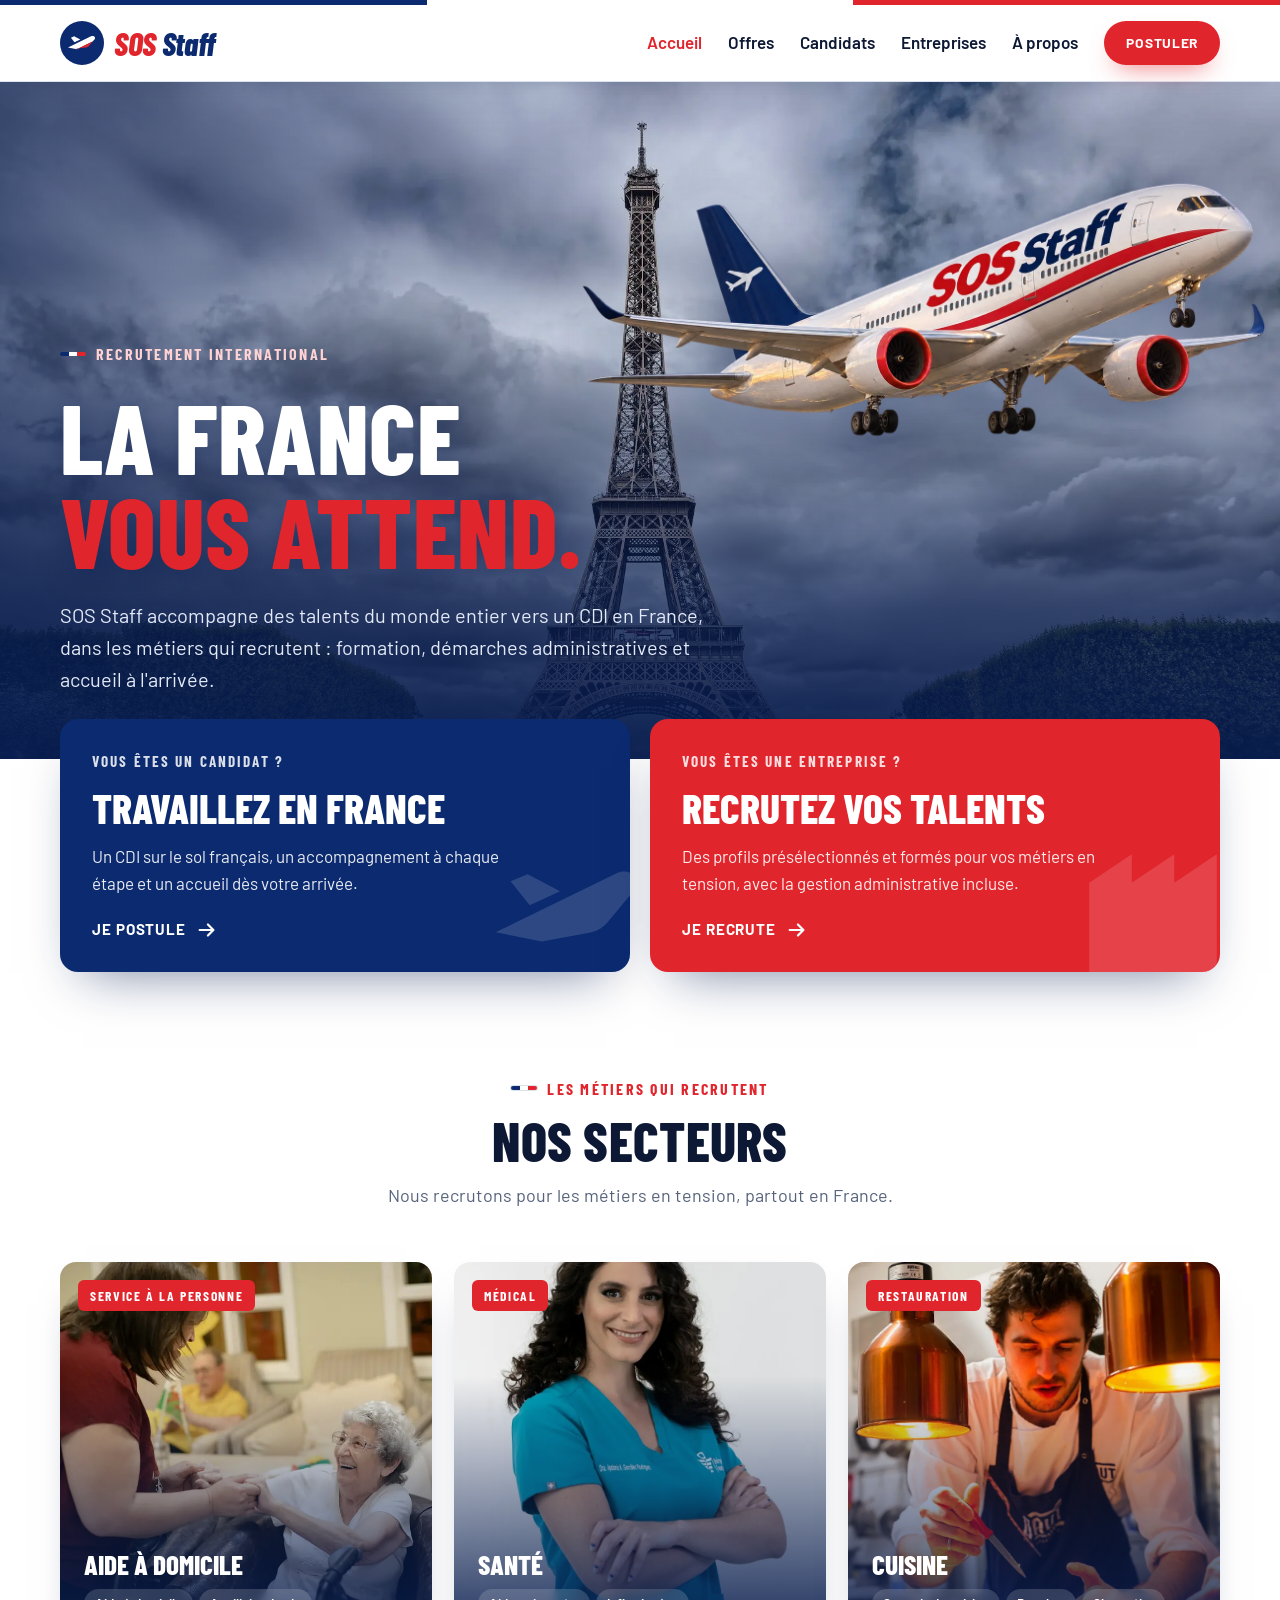
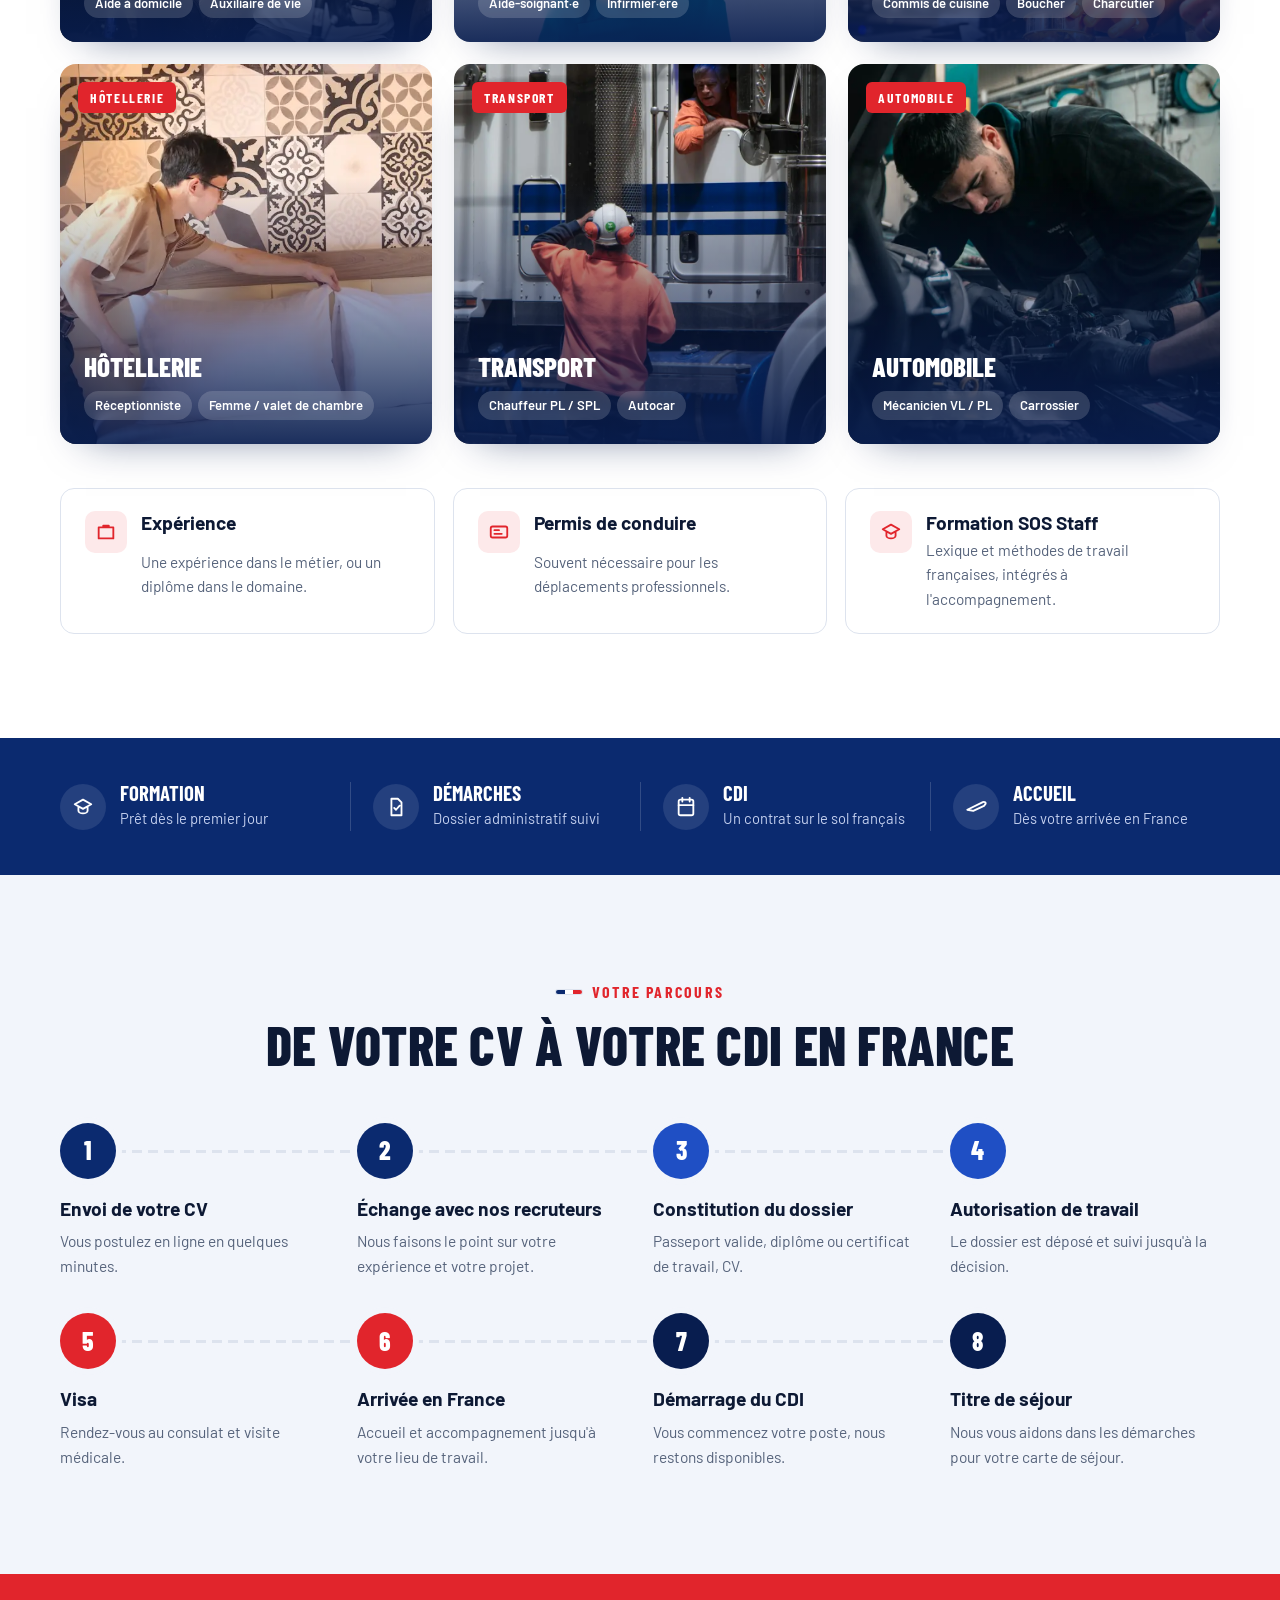
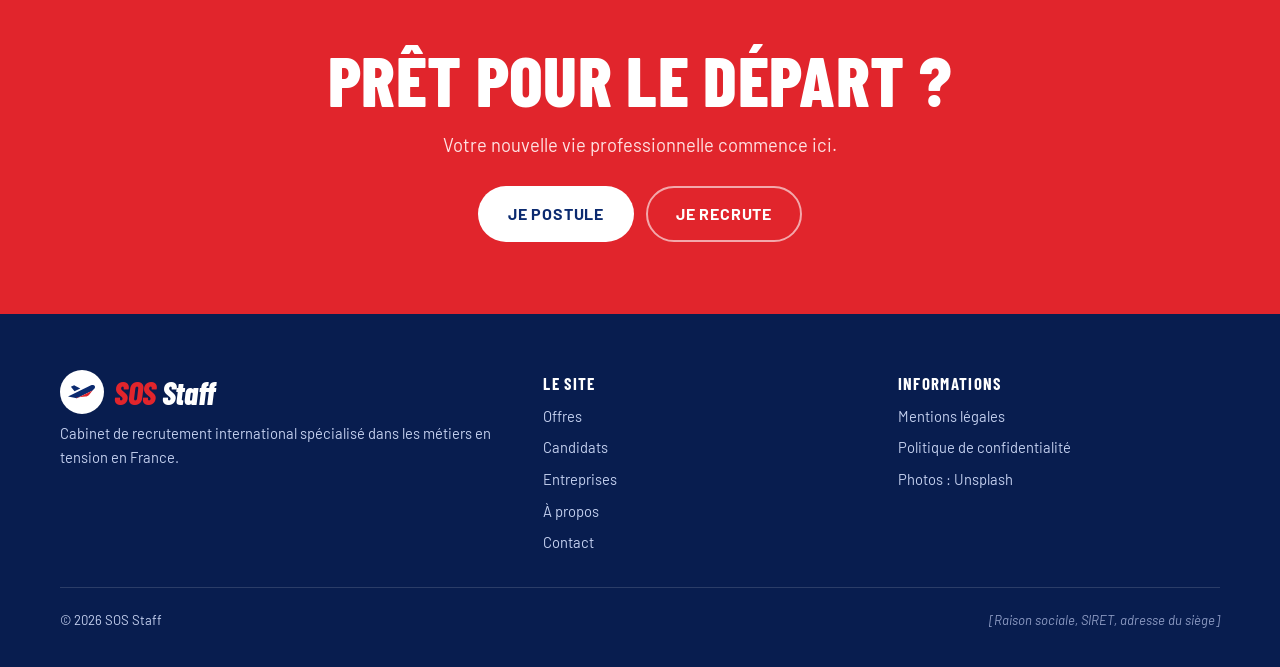
==== commit 7677aaed: "Renomme le site en SOS Staff Nouveau nom sur les 6 pages, nouvel avion SOS Staff, image de partage, " ====
--- a/index.html
+++ b/index.html
@@ -3,15 +3,15 @@
 <head>
 <meta charset="utf-8">
 <meta name="viewport" content="width=device-width, initial-scale=1, viewport-fit=cover">
-<title>GoRecrut – Recrutement international, la France vous attend</title>
-<meta name="description" content="GoRecrut accompagne des talents du monde entier vers un CDI en France dans les métiers qui recrutent : santé, aide à domicile, restauration, hôtellerie, transport, automobile, saisonniers.">
+<title>SOS Staff – Recrutement international, la France vous attend</title>
+<meta name="description" content="SOS Staff accompagne des talents du monde entier vers un CDI en France dans les métiers qui recrutent : santé, aide à domicile, restauration, hôtellerie, transport, automobile, saisonniers.">
 <meta name="theme-color" content="#0b2a6f">
 <link rel="icon" href="img/favicon.svg" type="image/svg+xml">
 <meta property="og:type" content="website">
 <meta property="og:locale" content="fr_FR">
-<meta property="og:site_name" content="GoRecrut">
-<meta property="og:title" content="GoRecrut – Recrutement international, la France vous attend">
-<meta property="og:description" content="GoRecrut accompagne des talents du monde entier vers un CDI en France dans les métiers qui recrutent : santé, aide à domicile, restauration, hôtellerie, transport, automobile, saisonniers.">
+<meta property="og:site_name" content="SOS Staff">
+<meta property="og:title" content="SOS Staff – Recrutement international, la France vous attend">
+<meta property="og:description" content="SOS Staff accompagne des talents du monde entier vers un CDI en France dans les métiers qui recrutent : santé, aide à domicile, restauration, hôtellerie, transport, automobile, saisonniers.">
 <meta property="og:image" content="img/partage.jpg">
 <meta name="twitter:card" content="summary_large_image">
 <link rel="preconnect" href="https://fonts.googleapis.com">
@@ -19,16 +19,16 @@
 <link rel="stylesheet" href="https://fonts.googleapis.com/css2?family=Barlow+Condensed:ital,wght@0,600;0,700;0,800;1,800&family=Barlow:wght@400;500;600;700&display=swap">
 <link rel="preload" as="image" href="img/eiffel.webp">
 <link rel="preload" as="image" href="img/avion.webp">
-<script type="application/ld+json">{"@context": "https://schema.org", "@type": "EmploymentAgency", "name": "GoRecrut", "description": "GoRecrut accompagne des talents du monde entier vers un CDI en France dans les métiers qui recrutent : santé, aide à domicile, restauration, hôtellerie, transport, automobile, saisonniers.", "email": "contact@gorecrut.fr", "areaServed": "FR", "address": {"@type": "PostalAddress", "addressCountry": "FR"}}</script>
+<script type="application/ld+json">{"@context": "https://schema.org", "@type": "EmploymentAgency", "name": "SOS Staff", "description": "SOS Staff accompagne des talents du monde entier vers un CDI en France dans les métiers qui recrutent : santé, aide à domicile, restauration, hôtellerie, transport, automobile, saisonniers.", "email": "contact@sosstaff.fr", "areaServed": "FR", "address": {"@type": "PostalAddress", "addressCountry": "FR"}}</script>
 <link rel="stylesheet" href="assets/style.css">
 </head>
 <body>
 <header class="nav">
   <div class="tricolore" aria-hidden="true"><i></i><i></i><i></i></div>
   <div class="wrap">
-    <a class="logo" href="index.html" aria-label="GoRecrut, accueil">
+    <a class="logo" href="index.html" aria-label="SOS Staff, accueil">
       <svg viewBox="0 0 44 44" aria-hidden="true"><circle cx="22" cy="22" r="22" fill="#0b2a6f"/><path d="M8 26.5l23-11.2c2.6-1.2 5 .9 3.6 2.9l-2 2.4-15.8 7.6z" fill="#ffffff"/><path d="M16.8 28.2l15.8-7.6-3.4 4.1c-.9 1.1-2.3 1.8-3.7 1.9l-9.3.8z" fill="#e1252c"/><path d="M14.5 21.3l-3.6-4.6 3.2-1.4 6.2 3.3z" fill="#ffffff"/></svg>
-      <span class="logo-word">Go<span>Recrut</span></span>
+      <span class="logo-word"><span>SOS</span> Staff</span>
     </a>
     <nav class="nav-links" aria-label="Navigation principale">
       <a href="index.html" aria-current="page">Accueil</a>
@@ -44,11 +44,11 @@
 <main>
   <section class="hero">
     <img class="hero-bg" src="img/eiffel.webp" alt="La tour Eiffel et le Champ-de-Mars sous un ciel nuageux">
-    <img class="plane" src="img/avion.webp" alt="Avion GoRecrut aux couleurs bleu blanc rouge en plein décollage" width="1400" height="912">
+    <img class="plane" src="img/avion.webp" alt="Avion SOS Staff aux couleurs bleu blanc rouge en plein décollage" width="1400" height="912">
         <div class="wrap">
       <span class="kicker">Recrutement international</span>
       <h1>La France<br><span class="red">vous attend.</span></h1>
-      <p class="lead">GoRecrut accompagne des talents du monde entier vers un CDI en France, dans les métiers qui recrutent : formation, démarches administratives et accueil à l'arrivée.</p>
+      <p class="lead">SOS Staff accompagne des talents du monde entier vers un CDI en France, dans les métiers qui recrutent : formation, démarches administratives et accueil à l'arrivée.</p>
     </div>
   </section>
 
@@ -89,7 +89,7 @@
       <div class="skills">
         <div class="skill reveal"><span class="ic"><svg viewBox="0 0 24 24" aria-hidden="true"><path d="M4 7h16v12H4zM9 7V5h6v2" fill="none" stroke="currentColor" stroke-width="2" stroke-linejoin="round"/></svg></span><div><h3>Expérience</h3><p>Une expérience dans le métier, ou un diplôme dans le domaine.</p></div></div>
         <div class="skill reveal"><span class="ic"><svg viewBox="0 0 24 24" aria-hidden="true"><rect x="3" y="6" width="18" height="12" rx="2" fill="none" stroke="currentColor" stroke-width="2"/><path d="M7 10h5M7 14h8" stroke="currentColor" stroke-width="2" stroke-linecap="round"/></svg></span><div><h3>Permis de conduire</h3><p>Souvent nécessaire pour les déplacements professionnels.</p></div></div>
-        <div class="skill reveal"><span class="ic"><svg viewBox="0 0 24 24" aria-hidden="true"><path d="M3 9l9-5 9 5-9 5z M7 11.5V16c0 1.5 2.2 3 5 3s5-1.5 5-3v-4.5" fill="none" stroke="currentColor" stroke-width="2" stroke-linejoin="round"/></svg></span><div><h3>Formation GoRecrut</h3><p>Lexique et méthodes de travail françaises, intégrés à l'accompagnement.</p></div></div>
+        <div class="skill reveal"><span class="ic"><svg viewBox="0 0 24 24" aria-hidden="true"><path d="M3 9l9-5 9 5-9 5z M7 11.5V16c0 1.5 2.2 3 5 3s5-1.5 5-3v-4.5" fill="none" stroke="currentColor" stroke-width="2" stroke-linejoin="round"/></svg></span><div><h3>Formation SOS Staff</h3><p>Lexique et méthodes de travail françaises, intégrés à l'accompagnement.</p></div></div>
       </div>
     </div>
   </section>
@@ -137,9 +137,9 @@
 <footer>
   <div class="wrap">
     <div>
-      <a class="logo" href="index.html" aria-label="GoRecrut, accueil">
+      <a class="logo" href="index.html" aria-label="SOS Staff, accueil">
         <svg viewBox="0 0 44 44" aria-hidden="true"><circle cx="22" cy="22" r="22" fill="#ffffff"/><path d="M8 26.5l23-11.2c2.6-1.2 5 .9 3.6 2.9l-2 2.4-15.8 7.6z" fill="#0b2a6f"/><path d="M16.8 28.2l15.8-7.6-3.4 4.1c-.9 1.1-2.3 1.8-3.7 1.9l-9.3.8z" fill="#e1252c"/><path d="M14.5 21.3l-3.6-4.6 3.2-1.4 6.2 3.3z" fill="#0b2a6f"/></svg>
-        <span class="logo-word">Go<span>Recrut</span></span>
+        <span class="logo-word"><span>SOS</span> Staff</span>
       </a>
       <p>Cabinet de recrutement international spécialisé dans les métiers en tension en France.</p>
     </div>
@@ -157,7 +157,7 @@
       <span>Politique de confidentialité</span>
       <span>Photos : Unsplash</span>
     </div>
-    <p class="legal"><span>© 2026 GoRecrut</span><span class="todo">[Raison sociale, SIRET, adresse du siège]</span></p>
+    <p class="legal"><span>© 2026 SOS Staff</span><span class="todo">[Raison sociale, SIRET, adresse du siège]</span></p>
   </div>
 </footer>
 
--- a/assets/style.css
+++ b/assets/style.css
@@ -72,7 +72,7 @@
 .nav .wrap { display: flex; align-items: center; justify-content: space-between; gap: 20px; min-height: 76px; }
 .logo { display: inline-flex; align-items: center; gap: 10px; text-decoration: none; }
 .logo svg { width: 44px; height: 44px; flex: none; }
-.logo-word { font-family: var(--font-display); font-weight: 800; font-style: italic; font-size: 2rem; line-height: 1; letter-spacing: -0.01em; color: var(--navy); }
+.logo-word { font-family: var(--font-display); font-weight: 800; font-style: italic; font-size: 2rem; white-space: nowrap; line-height: 1; letter-spacing: -0.01em; color: var(--navy); }
 .logo-word span { color: var(--red); }
 .nav-links { display: flex; align-items: center; gap: 26px; }
 .nav-links a:not(.btn) { color: var(--ink); text-decoration: none; font-weight: 600; }
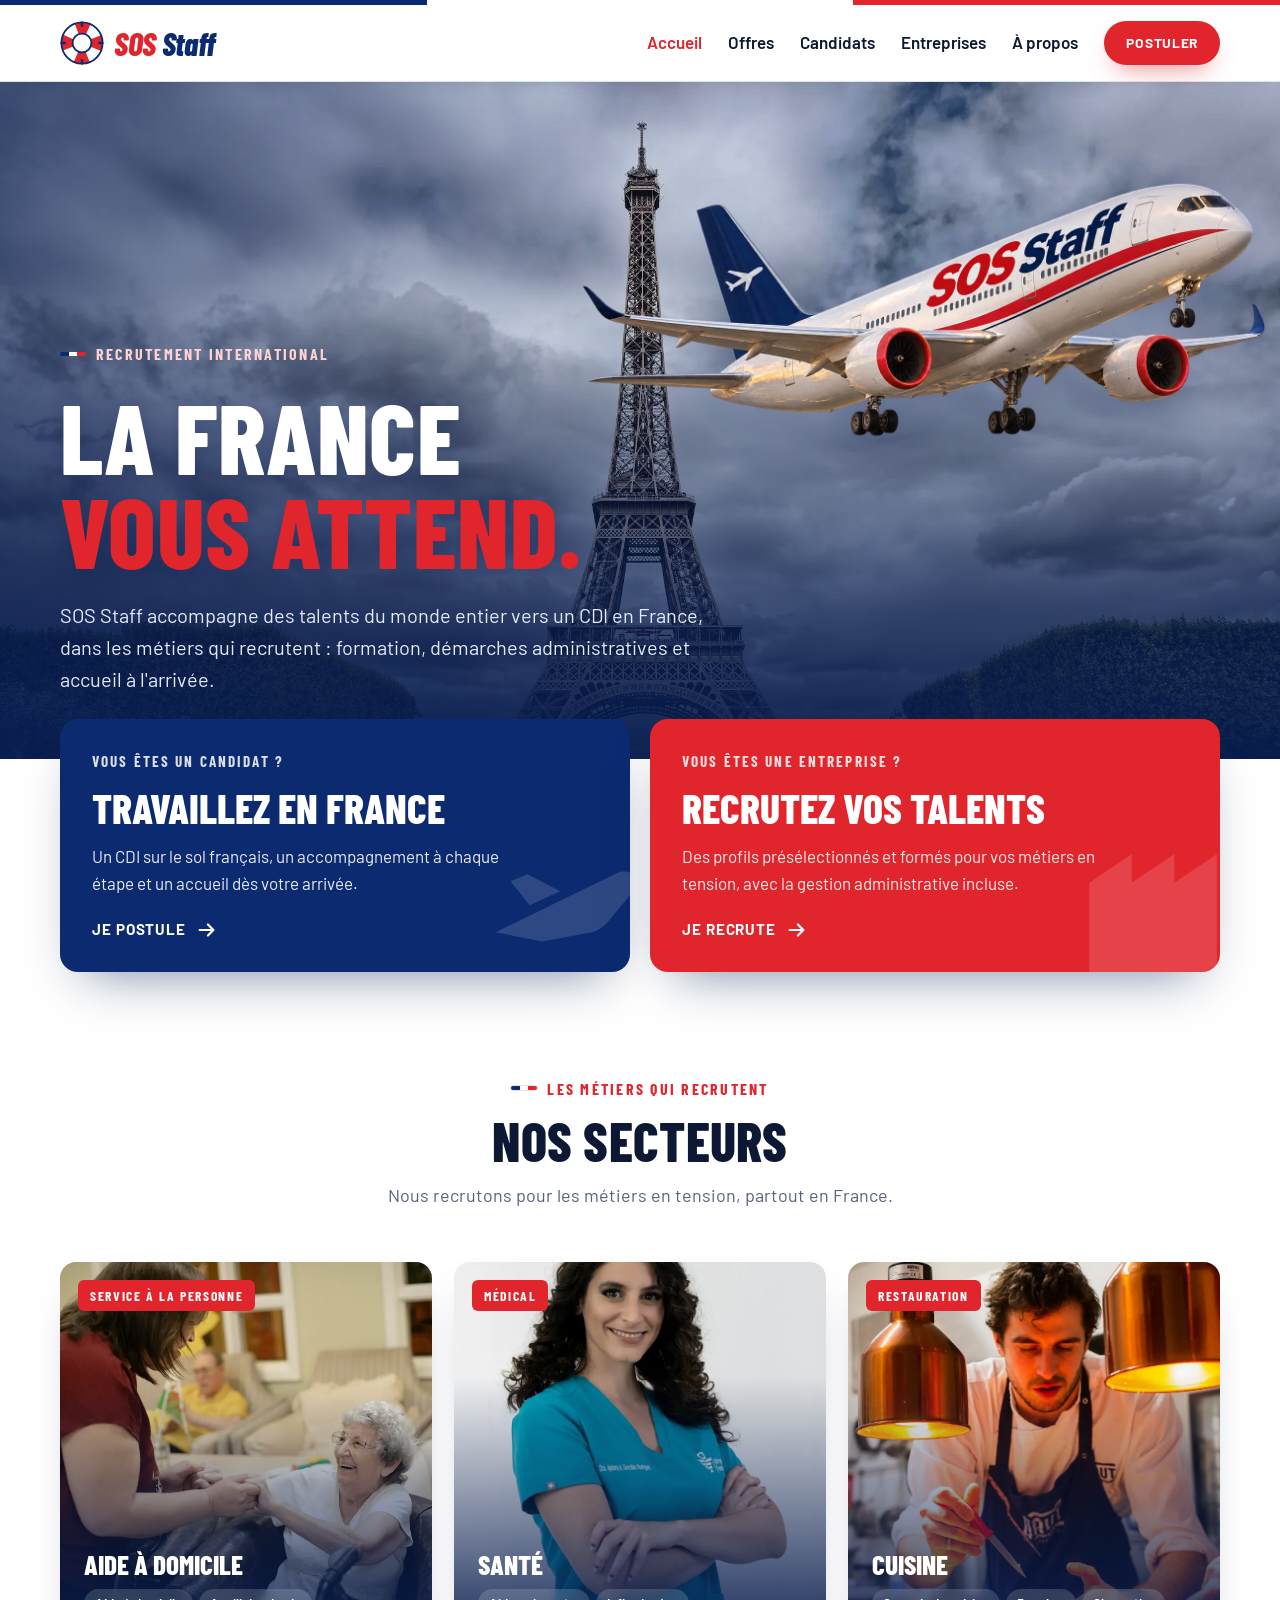
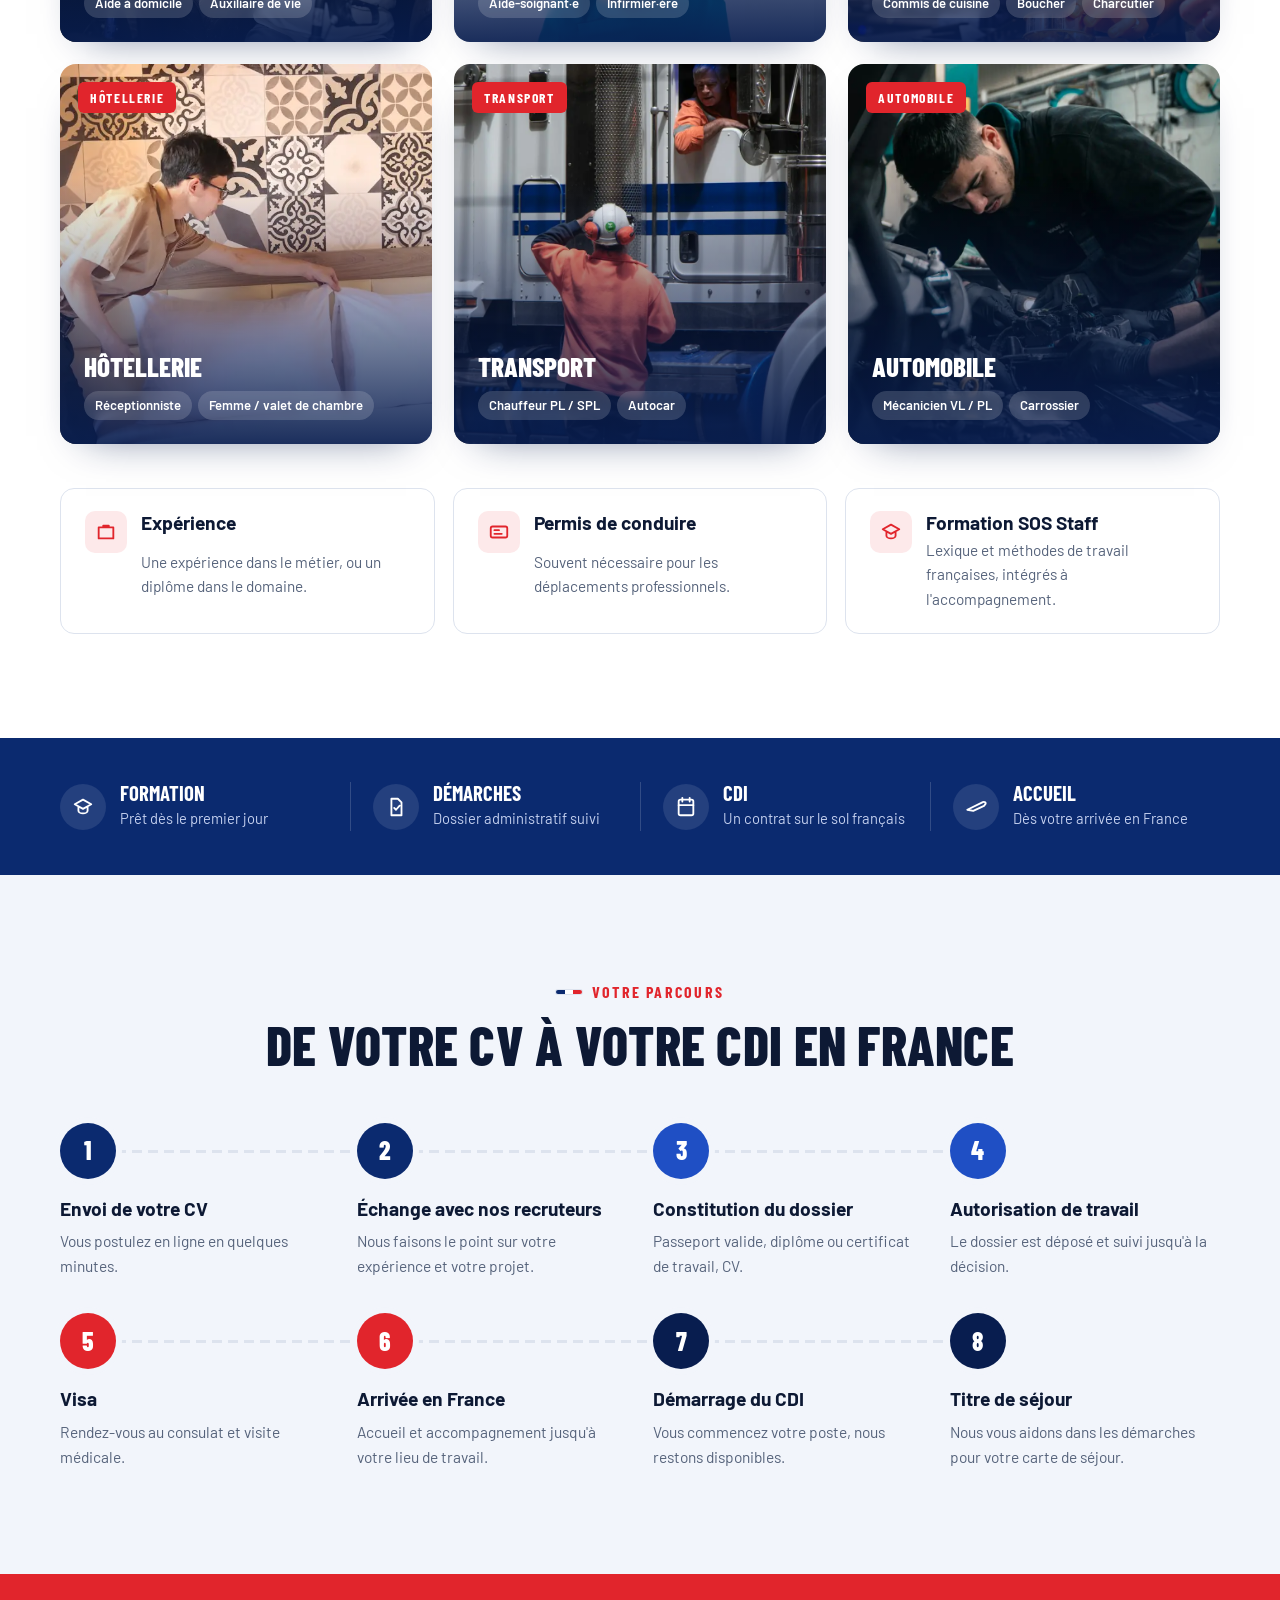
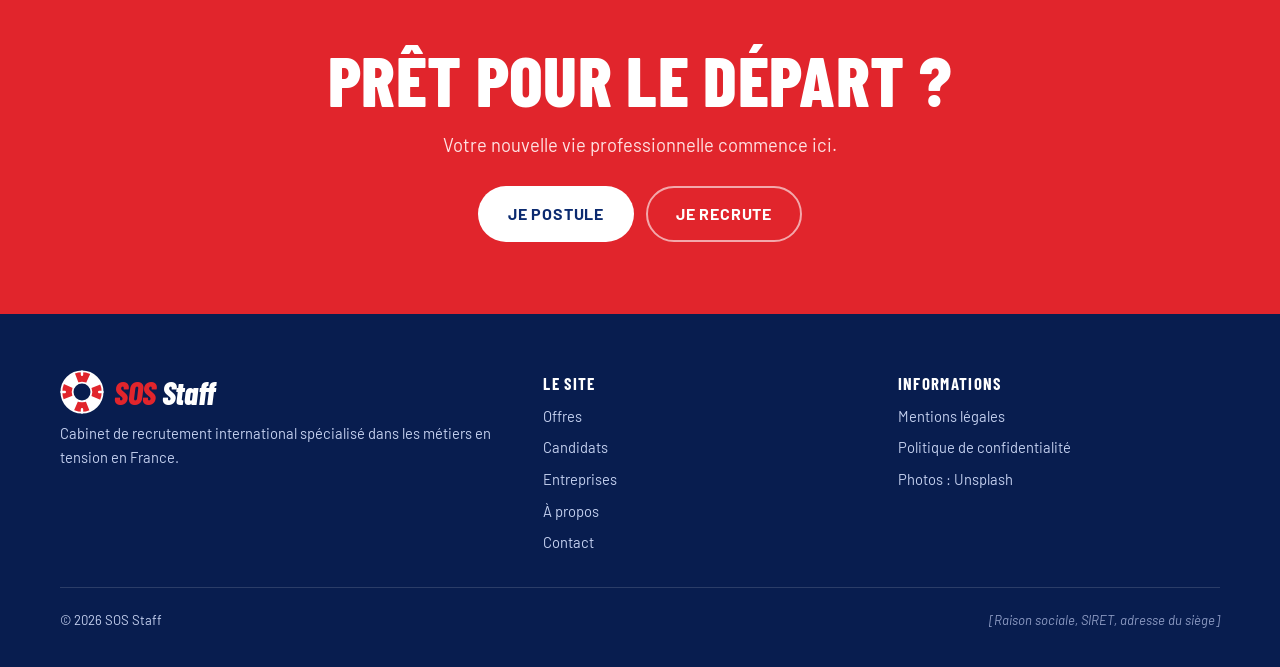
==== commit 8718b884: "Logo SOS Staff en forme de bouée de sauvetage Co-Authored-By: Claude Opus 5.5 <noreply@anthropic.com" ====
--- a/index.html
+++ b/index.html
@@ -27,7 +27,7 @@
   <div class="tricolore" aria-hidden="true"><i></i><i></i><i></i></div>
   <div class="wrap">
     <a class="logo" href="index.html" aria-label="SOS Staff, accueil">
-      <svg viewBox="0 0 44 44" aria-hidden="true"><circle cx="22" cy="22" r="22" fill="#0b2a6f"/><path d="M8 26.5l23-11.2c2.6-1.2 5 .9 3.6 2.9l-2 2.4-15.8 7.6z" fill="#ffffff"/><path d="M16.8 28.2l15.8-7.6-3.4 4.1c-.9 1.1-2.3 1.8-3.7 1.9l-9.3.8z" fill="#e1252c"/><path d="M14.5 21.3l-3.6-4.6 3.2-1.4 6.2 3.3z" fill="#ffffff"/></svg>
+      <svg viewBox="0 0 44 44" aria-hidden="true"><circle cx="22" cy="22" r="15" fill="none" stroke="#ffffff" stroke-width="11"/><circle cx="22" cy="22" r="15" fill="none" stroke="#e1252c" stroke-width="11" stroke-dasharray="11.781 11.781" transform="rotate(-22.5 22 22)"/><circle cx="22" cy="22" r="20.6" fill="none" stroke="#0b2a6f" stroke-width="1.8"/><circle cx="22" cy="22" r="9.4" fill="none" stroke="#0b2a6f" stroke-width="1.8"/><path d="M22 1.6v3.2M22 39.2v3.2M1.6 22h3.2M39.2 22h3.2" stroke="#0b2a6f" stroke-width="2.4" stroke-linecap="round"/></svg>
       <span class="logo-word"><span>SOS</span> Staff</span>
     </a>
     <nav class="nav-links" aria-label="Navigation principale">
@@ -138,7 +138,7 @@
   <div class="wrap">
     <div>
       <a class="logo" href="index.html" aria-label="SOS Staff, accueil">
-        <svg viewBox="0 0 44 44" aria-hidden="true"><circle cx="22" cy="22" r="22" fill="#ffffff"/><path d="M8 26.5l23-11.2c2.6-1.2 5 .9 3.6 2.9l-2 2.4-15.8 7.6z" fill="#0b2a6f"/><path d="M16.8 28.2l15.8-7.6-3.4 4.1c-.9 1.1-2.3 1.8-3.7 1.9l-9.3.8z" fill="#e1252c"/><path d="M14.5 21.3l-3.6-4.6 3.2-1.4 6.2 3.3z" fill="#0b2a6f"/></svg>
+        <svg viewBox="0 0 44 44" aria-hidden="true"><circle cx="22" cy="22" r="15" fill="none" stroke="#ffffff" stroke-width="11"/><circle cx="22" cy="22" r="15" fill="none" stroke="#e1252c" stroke-width="11" stroke-dasharray="11.781 11.781" transform="rotate(-22.5 22 22)"/><circle cx="22" cy="22" r="20.6" fill="none" stroke="#ffffff" stroke-width="1.8"/><circle cx="22" cy="22" r="9.4" fill="none" stroke="#ffffff" stroke-width="1.8"/><path d="M22 1.6v3.2M22 39.2v3.2M1.6 22h3.2M39.2 22h3.2" stroke="#ffffff" stroke-width="2.4" stroke-linecap="round"/></svg>
         <span class="logo-word"><span>SOS</span> Staff</span>
       </a>
       <p>Cabinet de recrutement international spécialisé dans les métiers en tension en France.</p>
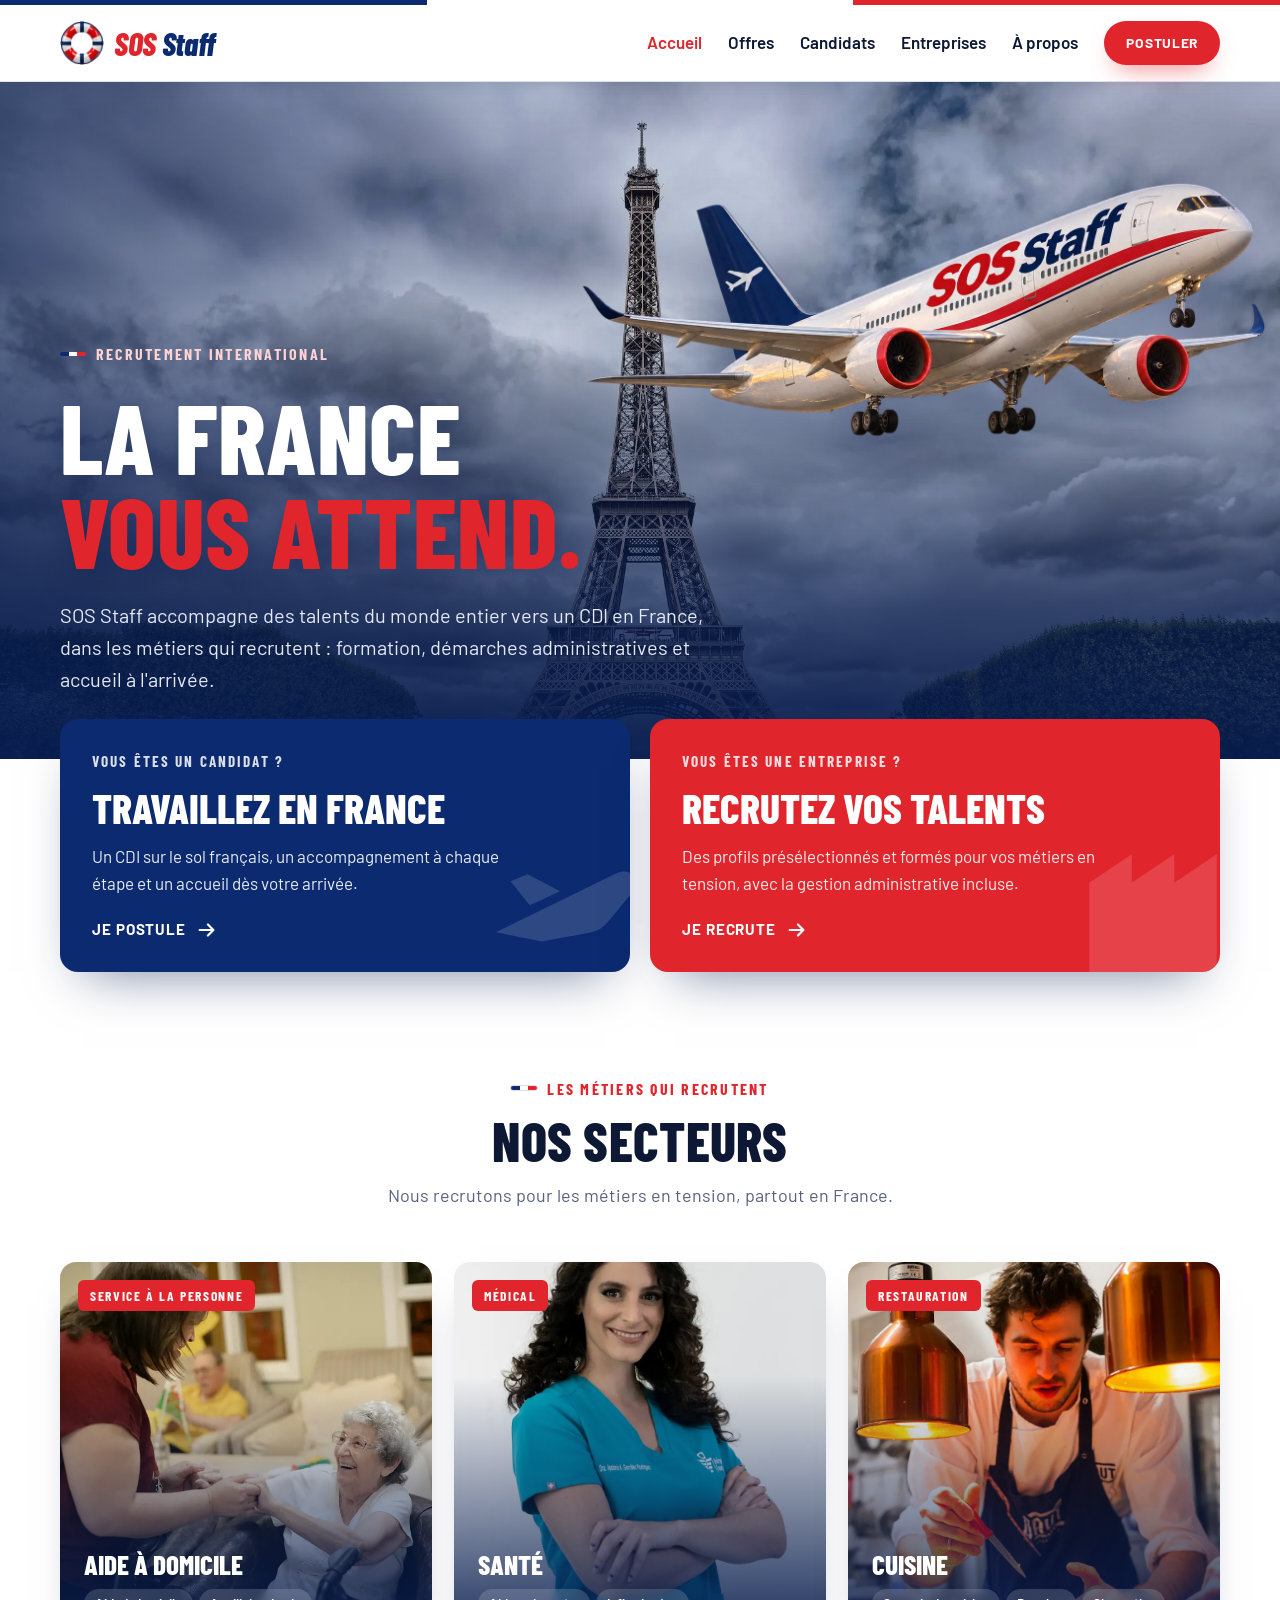
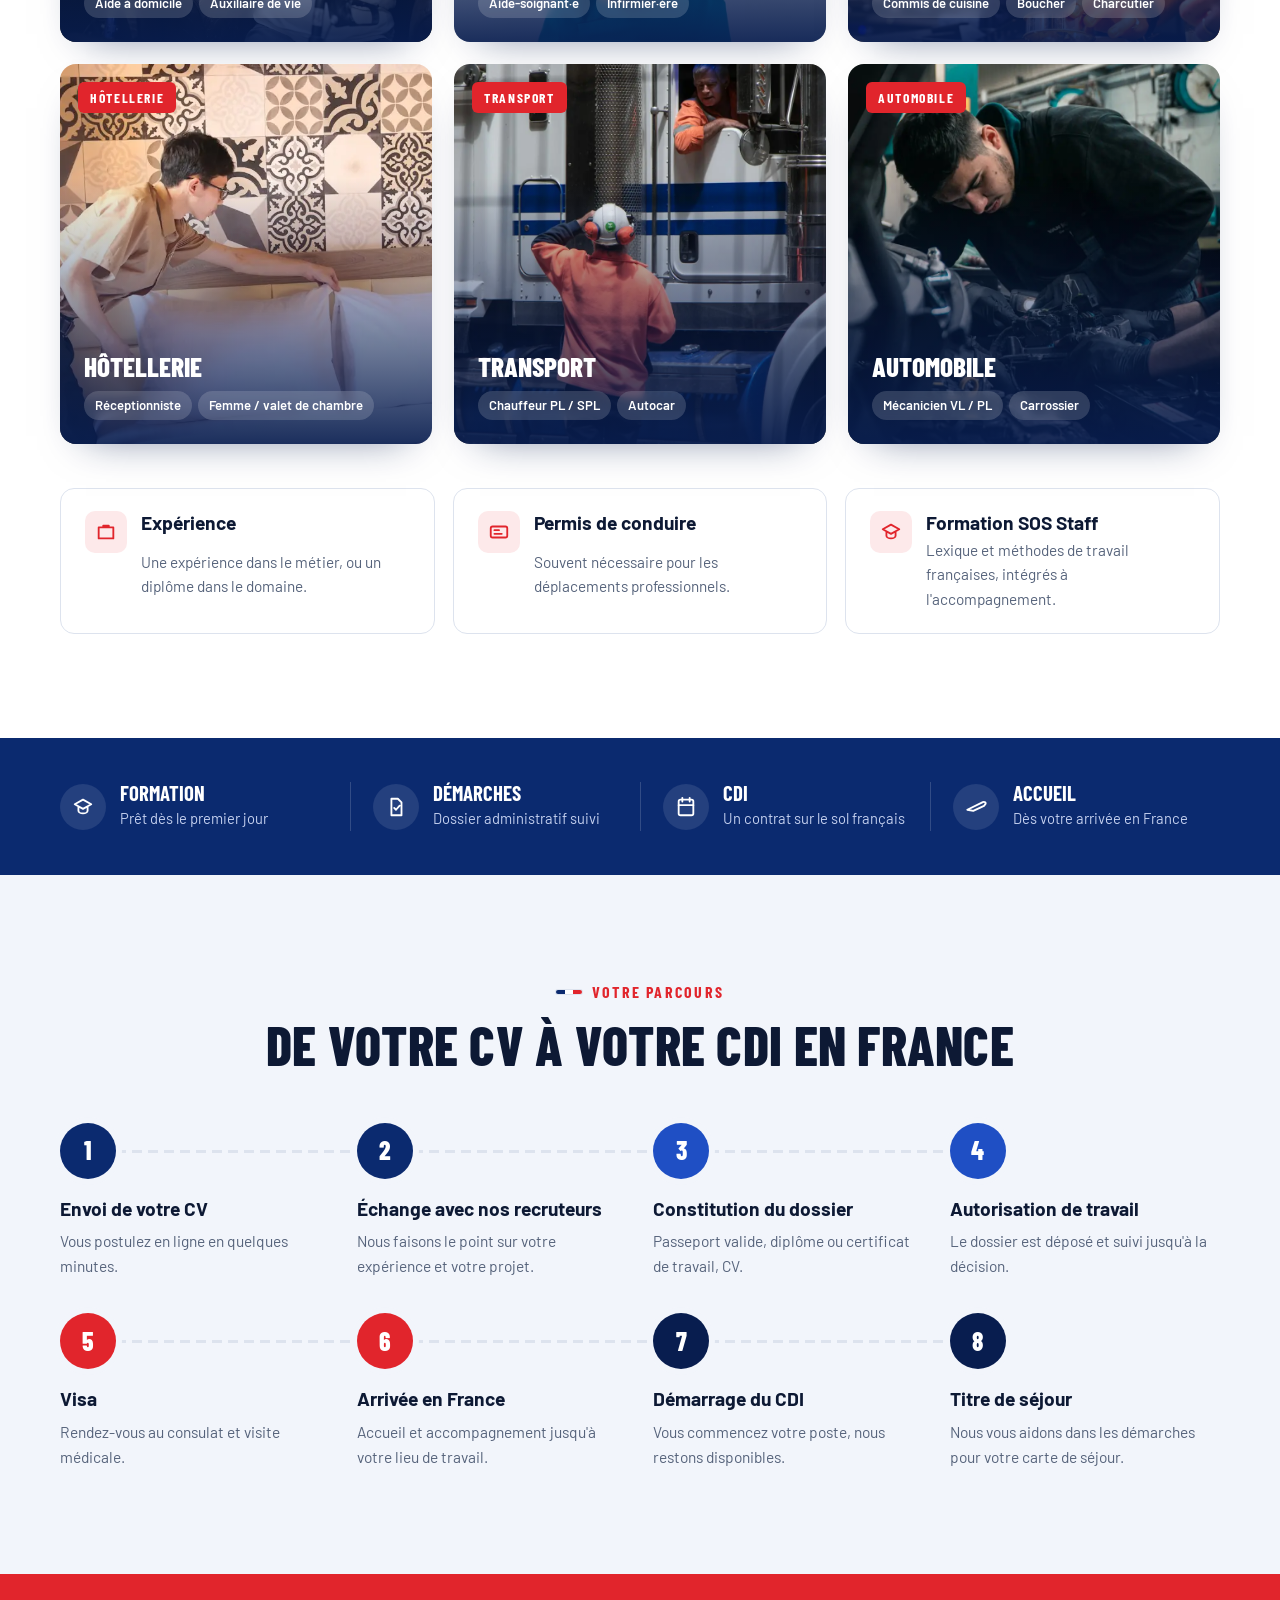
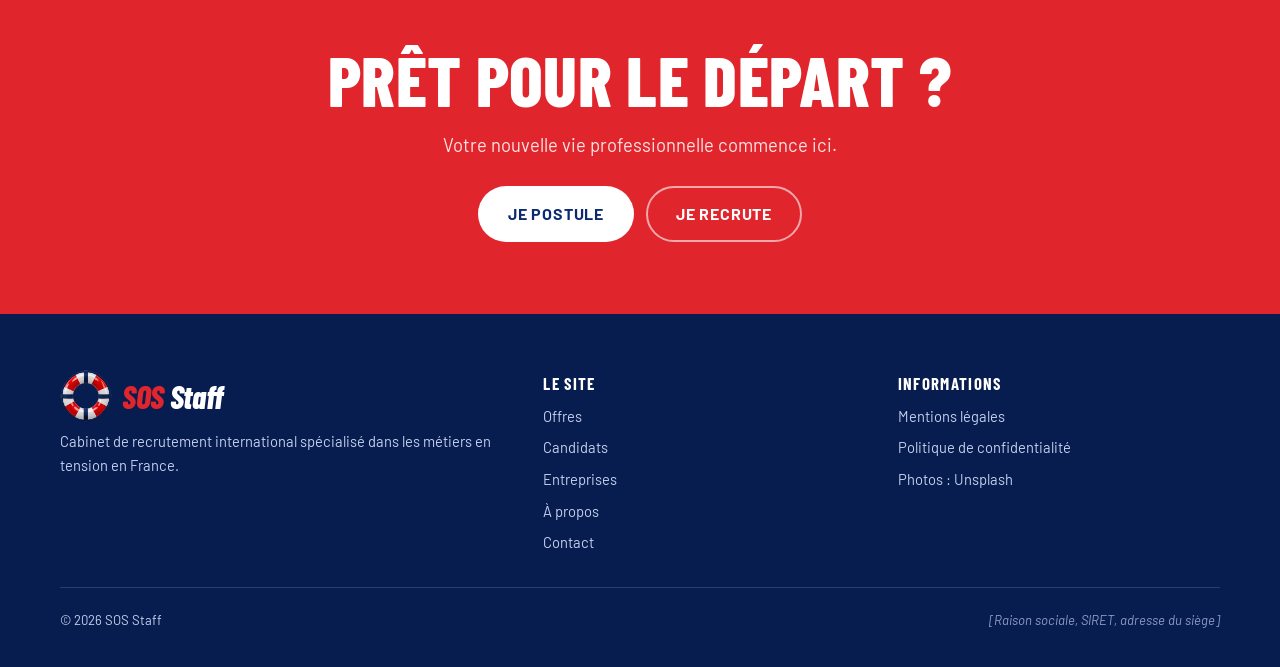
==== commit 34bab037: "Logo bouée de sauvetage réaliste (ChatGPT) et icônes PNG Co-Authored-By: Claude Opus 5.5 <noreply@an" ====
--- a/index.html
+++ b/index.html
@@ -6,7 +6,8 @@
 <title>SOS Staff – Recrutement international, la France vous attend</title>
 <meta name="description" content="SOS Staff accompagne des talents du monde entier vers un CDI en France dans les métiers qui recrutent : santé, aide à domicile, restauration, hôtellerie, transport, automobile, saisonniers.">
 <meta name="theme-color" content="#0b2a6f">
-<link rel="icon" href="img/favicon.svg" type="image/svg+xml">
+<link rel="icon" href="img/favicon.png" type="image/png">
+<link rel="apple-touch-icon" href="img/apple-touch-icon.png">
 <meta property="og:type" content="website">
 <meta property="og:locale" content="fr_FR">
 <meta property="og:site_name" content="SOS Staff">
@@ -27,7 +28,7 @@
   <div class="tricolore" aria-hidden="true"><i></i><i></i><i></i></div>
   <div class="wrap">
     <a class="logo" href="index.html" aria-label="SOS Staff, accueil">
-      <svg viewBox="0 0 44 44" aria-hidden="true"><circle cx="22" cy="22" r="15" fill="none" stroke="#ffffff" stroke-width="11"/><circle cx="22" cy="22" r="15" fill="none" stroke="#e1252c" stroke-width="11" stroke-dasharray="11.781 11.781" transform="rotate(-22.5 22 22)"/><circle cx="22" cy="22" r="20.6" fill="none" stroke="#0b2a6f" stroke-width="1.8"/><circle cx="22" cy="22" r="9.4" fill="none" stroke="#0b2a6f" stroke-width="1.8"/><path d="M22 1.6v3.2M22 39.2v3.2M1.6 22h3.2M39.2 22h3.2" stroke="#0b2a6f" stroke-width="2.4" stroke-linecap="round"/></svg>
+      <img src="img/bouee.webp" width="44" height="44" alt="">
       <span class="logo-word"><span>SOS</span> Staff</span>
     </a>
     <nav class="nav-links" aria-label="Navigation principale">
@@ -138,7 +139,7 @@
   <div class="wrap">
     <div>
       <a class="logo" href="index.html" aria-label="SOS Staff, accueil">
-        <svg viewBox="0 0 44 44" aria-hidden="true"><circle cx="22" cy="22" r="15" fill="none" stroke="#ffffff" stroke-width="11"/><circle cx="22" cy="22" r="15" fill="none" stroke="#e1252c" stroke-width="11" stroke-dasharray="11.781 11.781" transform="rotate(-22.5 22 22)"/><circle cx="22" cy="22" r="20.6" fill="none" stroke="#ffffff" stroke-width="1.8"/><circle cx="22" cy="22" r="9.4" fill="none" stroke="#ffffff" stroke-width="1.8"/><path d="M22 1.6v3.2M22 39.2v3.2M1.6 22h3.2M39.2 22h3.2" stroke="#ffffff" stroke-width="2.4" stroke-linecap="round"/></svg>
+        <img src="img/bouee.webp" width="44" height="44" alt="">
         <span class="logo-word"><span>SOS</span> Staff</span>
       </a>
       <p>Cabinet de recrutement international spécialisé dans les métiers en tension en France.</p>
--- a/assets/style.css
+++ b/assets/style.css
@@ -71,7 +71,7 @@
 .tricolore i:nth-child(3) { background: var(--red); }
 .nav .wrap { display: flex; align-items: center; justify-content: space-between; gap: 20px; min-height: 76px; }
 .logo { display: inline-flex; align-items: center; gap: 10px; text-decoration: none; }
-.logo svg { width: 44px; height: 44px; flex: none; }
+.logo svg, .logo img { width: 44px; height: 44px; flex: none; }
 .logo-word { font-family: var(--font-display); font-weight: 800; font-style: italic; font-size: 2rem; white-space: nowrap; line-height: 1; letter-spacing: -0.01em; color: var(--navy); }
 .logo-word span { color: var(--red); }
 .nav-links { display: flex; align-items: center; gap: 26px; }
@@ -268,6 +268,7 @@
 footer .wrap { display: grid; grid-template-columns: 1.4fr 1fr 1fr; gap: 32px; }
 footer .wrap > div { display: grid; gap: 8px; align-content: start; }
 footer .logo-word { color: #ffffff; }
+footer .logo img { width: 52px; height: 52px; }
 footer strong { color: #ffffff; font-family: var(--font-display); text-transform: uppercase; letter-spacing: 0.08em; font-size: 1.05rem; }
 footer a { color: #c3cfee; text-decoration: none; }
 footer a:hover { color: #ffffff; }
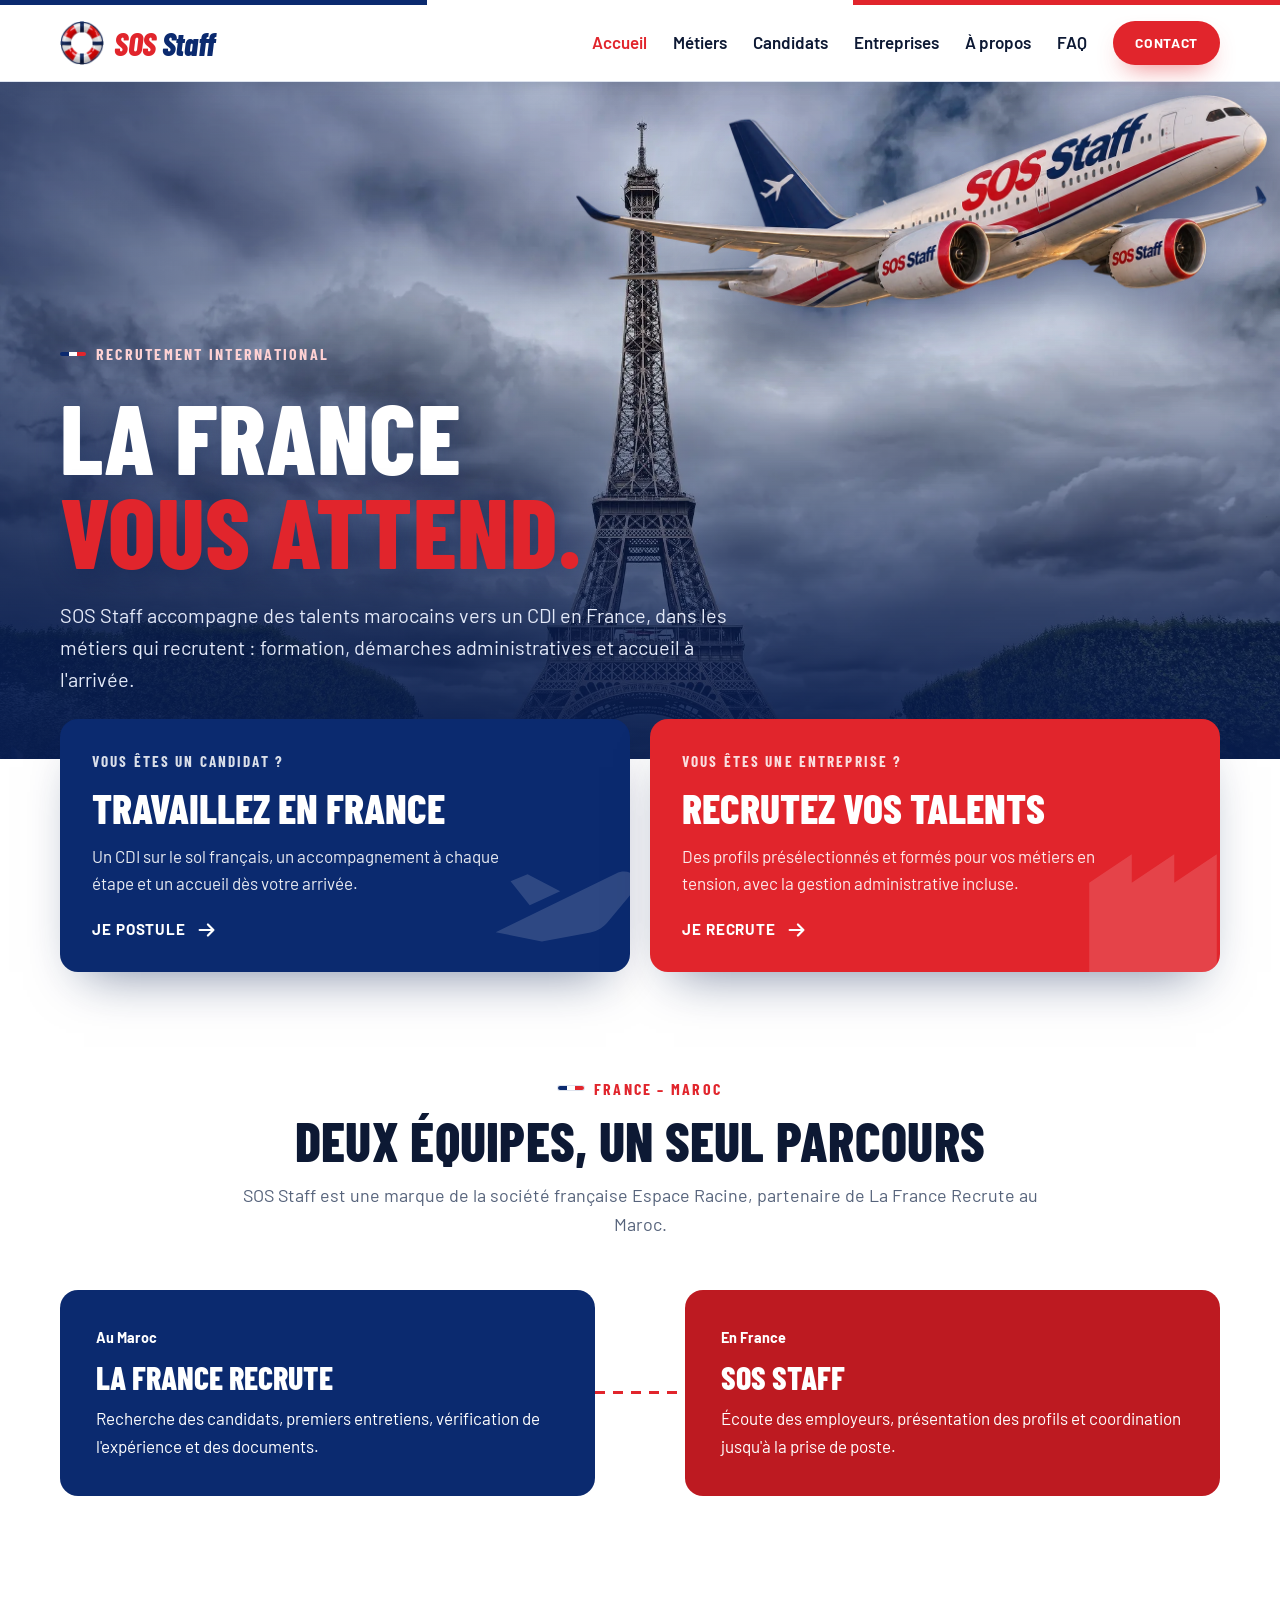
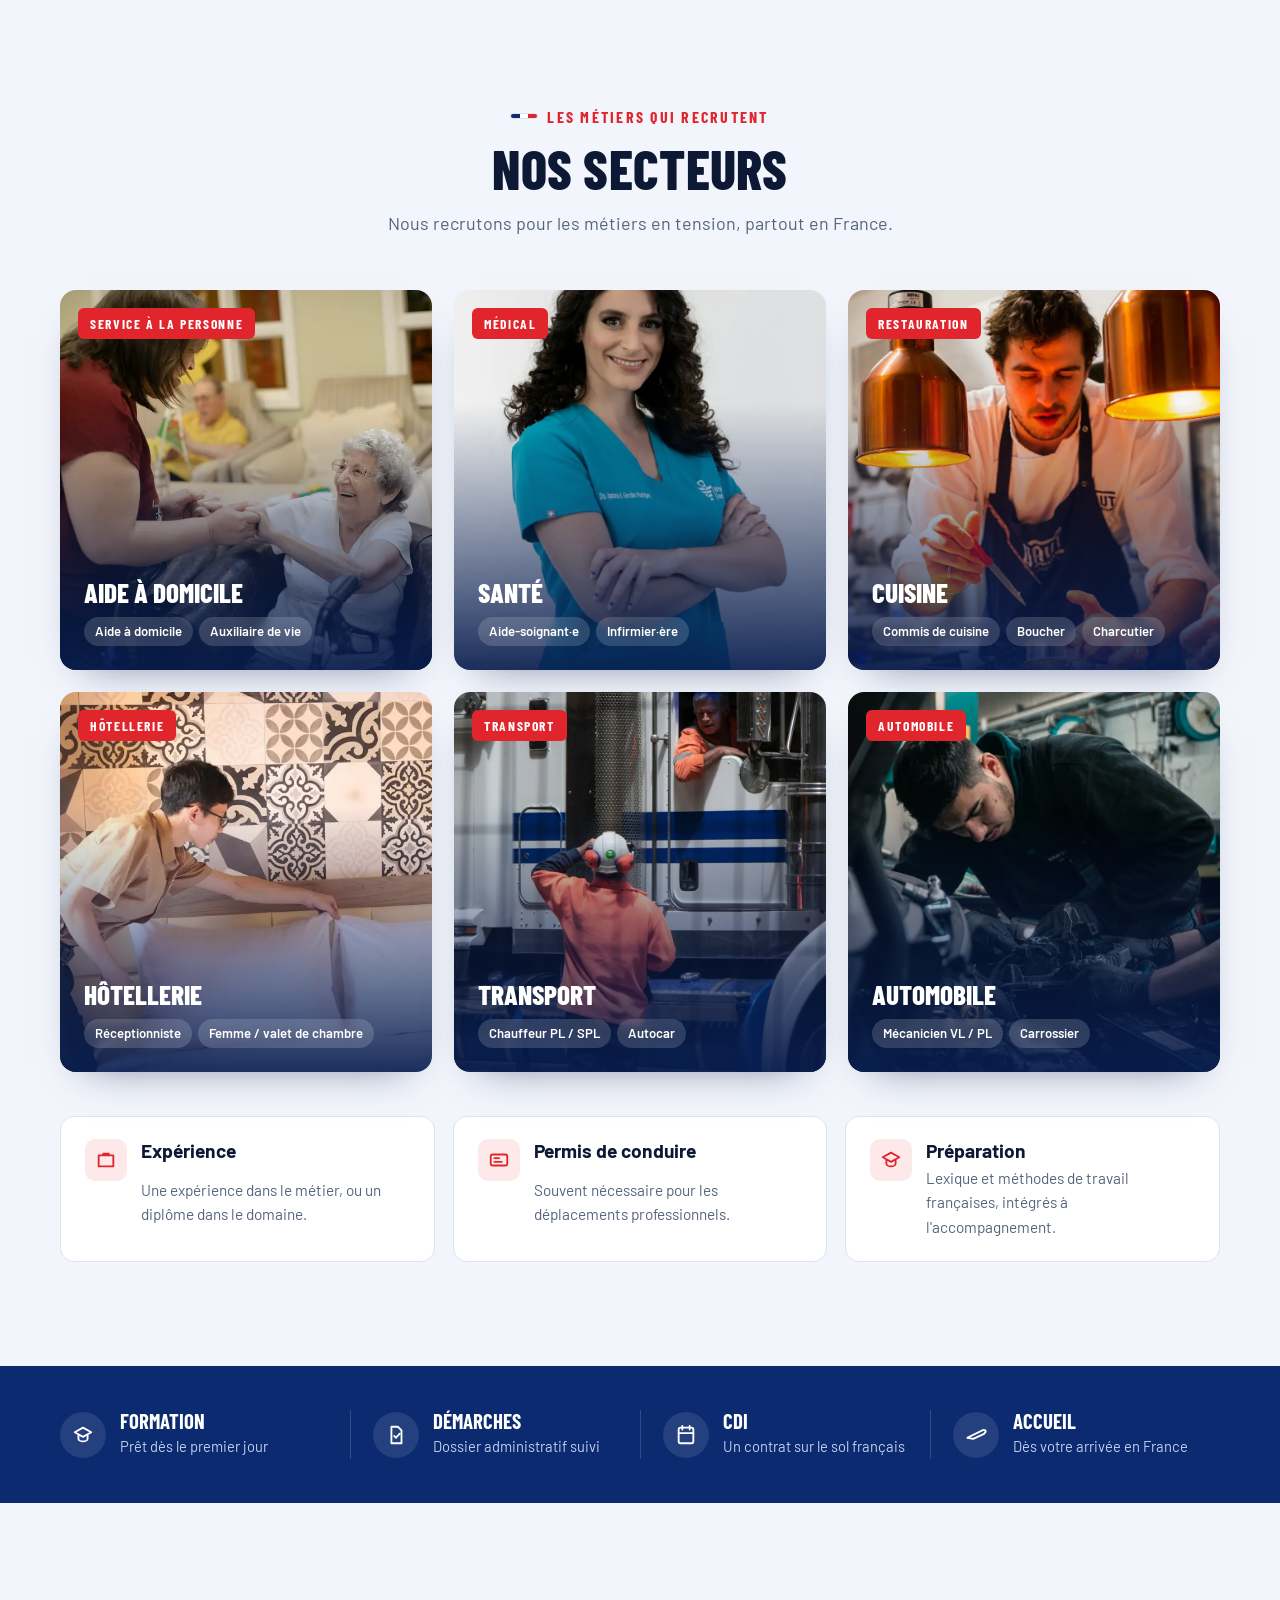
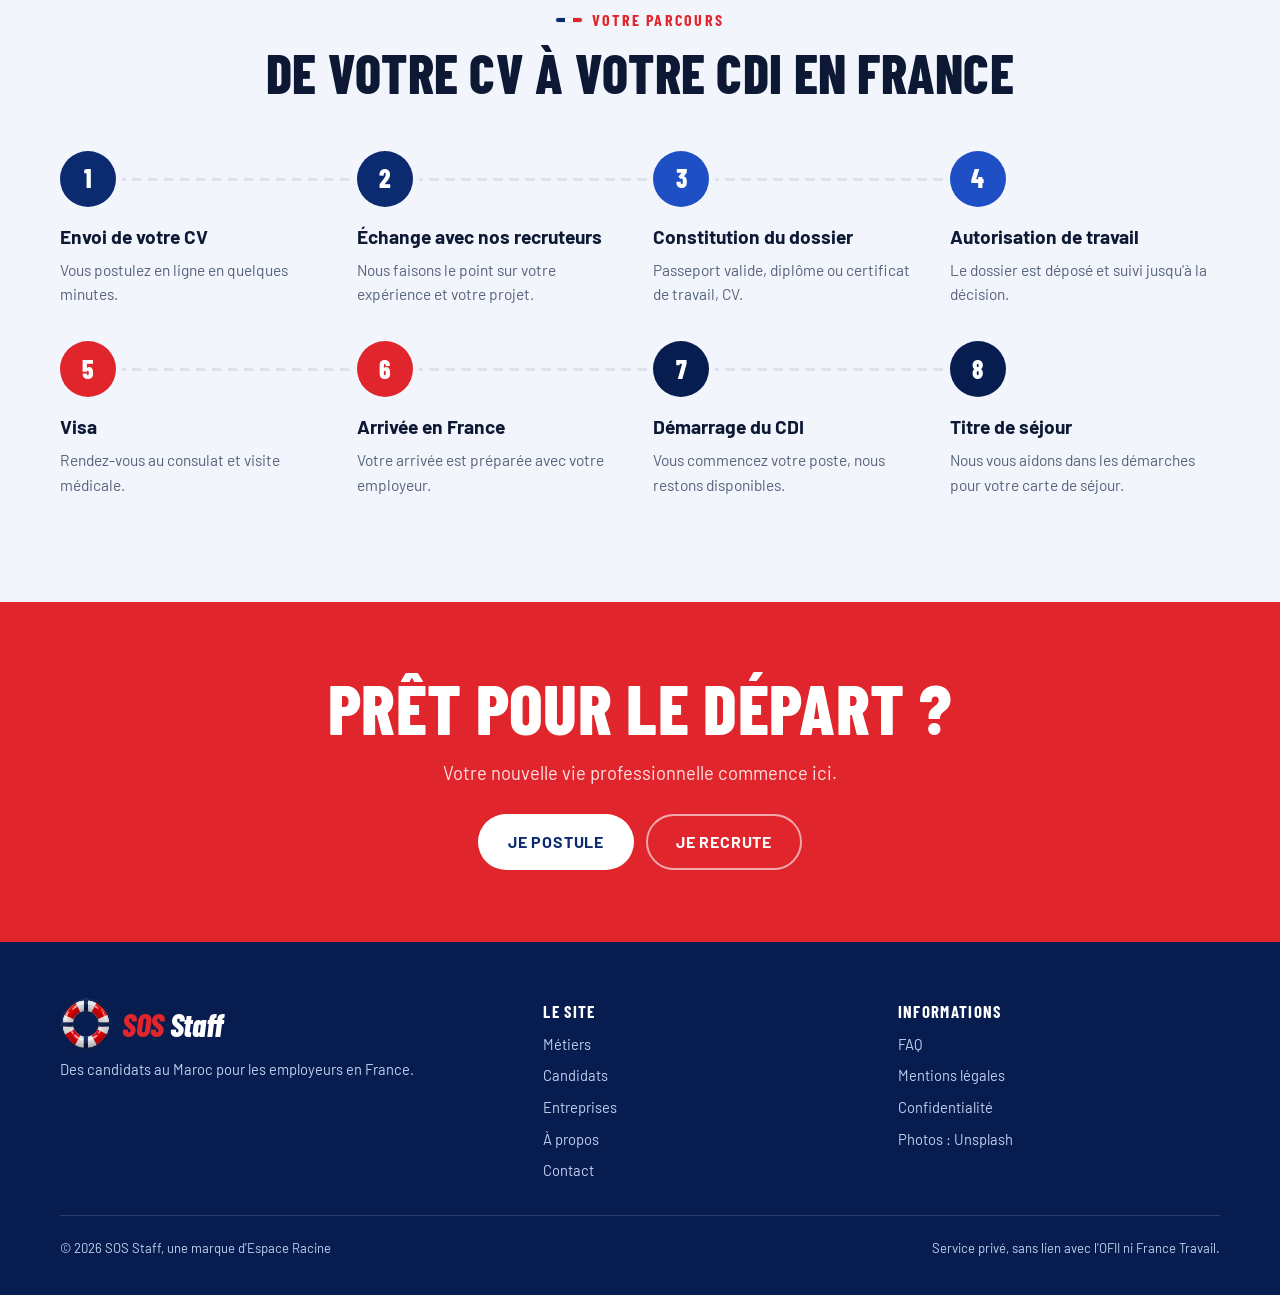
==== commit 87b19c80: "Site SOS Staff : refonte, partenariat Maroc, FAQ, pages légales, nouvel avion Co-Authored-By: Claude" ====
--- a/index.html
+++ b/index.html
@@ -4,7 +4,7 @@
 <meta charset="utf-8">
 <meta name="viewport" content="width=device-width, initial-scale=1, viewport-fit=cover">
 <title>SOS Staff – Recrutement international, la France vous attend</title>
-<meta name="description" content="SOS Staff accompagne des talents du monde entier vers un CDI en France dans les métiers qui recrutent : santé, aide à domicile, restauration, hôtellerie, transport, automobile, saisonniers.">
+<meta name="description" content="SOS Staff accompagne des talents marocains vers un CDI en France dans les métiers qui recrutent : santé, aide à domicile, restauration, hôtellerie, transport, automobile, saisonniers.">
 <meta name="theme-color" content="#0b2a6f">
 <link rel="icon" href="img/favicon.png" type="image/png">
 <link rel="apple-touch-icon" href="img/apple-touch-icon.png">
@@ -12,15 +12,15 @@
 <meta property="og:locale" content="fr_FR">
 <meta property="og:site_name" content="SOS Staff">
 <meta property="og:title" content="SOS Staff – Recrutement international, la France vous attend">
-<meta property="og:description" content="SOS Staff accompagne des talents du monde entier vers un CDI en France dans les métiers qui recrutent : santé, aide à domicile, restauration, hôtellerie, transport, automobile, saisonniers.">
+<meta property="og:description" content="SOS Staff accompagne des talents marocains vers un CDI en France dans les métiers qui recrutent : santé, aide à domicile, restauration, hôtellerie, transport, automobile, saisonniers.">
 <meta property="og:image" content="img/partage.jpg">
 <meta name="twitter:card" content="summary_large_image">
 <link rel="preconnect" href="https://fonts.googleapis.com">
 <link rel="preconnect" href="https://fonts.gstatic.com" crossorigin>
 <link rel="stylesheet" href="https://fonts.googleapis.com/css2?family=Barlow+Condensed:ital,wght@0,600;0,700;0,800;1,800&family=Barlow:wght@400;500;600;700&display=swap">
 <link rel="preload" as="image" href="img/eiffel.webp">
-<link rel="preload" as="image" href="img/avion.webp">
-<script type="application/ld+json">{"@context": "https://schema.org", "@type": "EmploymentAgency", "name": "SOS Staff", "description": "SOS Staff accompagne des talents du monde entier vers un CDI en France dans les métiers qui recrutent : santé, aide à domicile, restauration, hôtellerie, transport, automobile, saisonniers.", "email": "contact@sosstaff.fr", "areaServed": "FR", "address": {"@type": "PostalAddress", "addressCountry": "FR"}}</script>
+<link rel="preload" as="image" href="img/avion-sos-staff-2.webp">
+<script type="application/ld+json">{"@context": "https://schema.org", "@type": "EmploymentAgency", "name": "SOS Staff", "description": "SOS Staff accompagne des talents marocains vers un CDI en France dans les métiers qui recrutent : santé, aide à domicile, restauration, hôtellerie, transport, automobile, saisonniers.", "email": "contact@sosstaff.fr", "areaServed": "FR", "address": {"@type": "PostalAddress", "addressCountry": "FR"}}</script>
 <link rel="stylesheet" href="assets/style.css">
 </head>
 <body>
@@ -31,13 +31,15 @@
       <img src="img/bouee.webp" width="44" height="44" alt="">
       <span class="logo-word"><span>SOS</span> Staff</span>
     </a>
-    <nav class="nav-links" aria-label="Navigation principale">
+    <button class="menu-btn" type="button" aria-expanded="false" aria-controls="menu">Menu</button>
+    <nav class="nav-links" id="menu" aria-label="Navigation principale">
       <a href="index.html" aria-current="page">Accueil</a>
-      <a href="offres.html">Offres</a>
+      <a href="offres.html">Métiers</a>
       <a href="candidats.html">Candidats</a>
       <a href="entreprises.html">Entreprises</a>
       <a href="a-propos.html">À propos</a>
-      <a class="btn btn-red" href="contact.html">Postuler</a>
+      <a href="faq.html">FAQ</a>
+      <a class="btn btn-red" href="contact.html">Contact</a>
     </nav>
   </div>
 </header>
@@ -45,11 +47,11 @@
 <main>
   <section class="hero">
     <img class="hero-bg" src="img/eiffel.webp" alt="La tour Eiffel et le Champ-de-Mars sous un ciel nuageux">
-    <img class="plane" src="img/avion.webp" alt="Avion SOS Staff aux couleurs bleu blanc rouge en plein décollage" width="1400" height="912">
+    <img class="plane" src="img/avion-sos-staff-2.webp" alt="Avion SOS Staff aux couleurs bleu blanc rouge en plein décollage" width="1400" height="432">
         <div class="wrap">
       <span class="kicker">Recrutement international</span>
       <h1>La France<br><span class="red">vous attend.</span></h1>
-      <p class="lead">SOS Staff accompagne des talents du monde entier vers un CDI en France, dans les métiers qui recrutent : formation, démarches administratives et accueil à l'arrivée.</p>
+      <p class="lead">SOS Staff accompagne des talents marocains vers un CDI en France, dans les métiers qui recrutent : formation, démarches administratives et accueil à l'arrivée.</p>
     </div>
   </section>
 
@@ -71,8 +73,17 @@
       </a>
     </div>
   </div>
-
-  <section class="section" id="secteurs" aria-labelledby="secteurs-titre">
+  <section class="section partner" id="partenariat" aria-labelledby="part-t">
+    <div class="wrap">
+      <div class="head center reveal"><span class="kicker">France – Maroc</span><h2 id="part-t">Deux équipes, un seul parcours</h2><p>SOS Staff est une marque de la société française Espace Racine, partenaire de La France Recrute au Maroc.</p></div>
+      <div class="duo">
+        <article class="duo-card reveal"><span class="duo-tag">Au Maroc</span><h3>La France Recrute</h3><p>Recherche des candidats, premiers entretiens, vérification de l'expérience et des documents.</p></article>
+        <div class="duo-line" aria-hidden="true"></div>
+        <article class="duo-card reveal"><span class="duo-tag">En France</span><h3>SOS Staff</h3><p>Écoute des employeurs, présentation des profils et coordination jusqu'à la prise de poste.</p></article>
+      </div>
+    </div>
+  </section>
+  <section class="section alt" id="secteurs" aria-labelledby="secteurs-titre">
     <div class="wrap">
       <div class="head center reveal">
         <span class="kicker">Les métiers qui recrutent</span>
@@ -90,7 +101,7 @@
       <div class="skills">
         <div class="skill reveal"><span class="ic"><svg viewBox="0 0 24 24" aria-hidden="true"><path d="M4 7h16v12H4zM9 7V5h6v2" fill="none" stroke="currentColor" stroke-width="2" stroke-linejoin="round"/></svg></span><div><h3>Expérience</h3><p>Une expérience dans le métier, ou un diplôme dans le domaine.</p></div></div>
         <div class="skill reveal"><span class="ic"><svg viewBox="0 0 24 24" aria-hidden="true"><rect x="3" y="6" width="18" height="12" rx="2" fill="none" stroke="currentColor" stroke-width="2"/><path d="M7 10h5M7 14h8" stroke="currentColor" stroke-width="2" stroke-linecap="round"/></svg></span><div><h3>Permis de conduire</h3><p>Souvent nécessaire pour les déplacements professionnels.</p></div></div>
-        <div class="skill reveal"><span class="ic"><svg viewBox="0 0 24 24" aria-hidden="true"><path d="M3 9l9-5 9 5-9 5z M7 11.5V16c0 1.5 2.2 3 5 3s5-1.5 5-3v-4.5" fill="none" stroke="currentColor" stroke-width="2" stroke-linejoin="round"/></svg></span><div><h3>Formation SOS Staff</h3><p>Lexique et méthodes de travail françaises, intégrés à l'accompagnement.</p></div></div>
+        <div class="skill reveal"><span class="ic"><svg viewBox="0 0 24 24" aria-hidden="true"><path d="M3 9l9-5 9 5-9 5z M7 11.5V16c0 1.5 2.2 3 5 3s5-1.5 5-3v-4.5" fill="none" stroke="currentColor" stroke-width="2" stroke-linejoin="round"/></svg></span><div><h3>Préparation</h3><p>Lexique et méthodes de travail françaises, intégrés à l'accompagnement.</p></div></div>
       </div>
     </div>
   </section>
@@ -116,7 +127,7 @@
         <li class="reveal"><h3>Constitution du dossier</h3><p>Passeport valide, diplôme ou certificat de travail, CV.</p></li>
         <li class="reveal"><h3>Autorisation de travail</h3><p>Le dossier est déposé et suivi jusqu'à la décision.</p></li>
         <li class="reveal"><h3>Visa</h3><p>Rendez-vous au consulat et visite médicale.</p></li>
-        <li class="reveal"><h3>Arrivée en France</h3><p>Accueil et accompagnement jusqu'à votre lieu de travail.</p></li>
+        <li class="reveal"><h3>Arrivée en France</h3><p>Votre arrivée est préparée avec votre employeur.</p></li>
         <li class="reveal"><h3>Démarrage du CDI</h3><p>Vous commencez votre poste, nous restons disponibles.</p></li>
         <li class="reveal"><h3>Titre de séjour</h3><p>Nous vous aidons dans les démarches pour votre carte de séjour.</p></li>
       </ol>
@@ -142,11 +153,11 @@
         <img src="img/bouee.webp" width="44" height="44" alt="">
         <span class="logo-word"><span>SOS</span> Staff</span>
       </a>
-      <p>Cabinet de recrutement international spécialisé dans les métiers en tension en France.</p>
+      <p>Des candidats au Maroc pour les employeurs en France.</p>
     </div>
     <div>
       <strong>Le site</strong>
-      <a href="offres.html">Offres</a>
+      <a href="offres.html">Métiers</a>
       <a href="candidats.html">Candidats</a>
       <a href="entreprises.html">Entreprises</a>
       <a href="a-propos.html">À propos</a>
@@ -154,11 +165,12 @@
     </div>
     <div>
       <strong>Informations</strong>
-      <span>Mentions légales</span>
-      <span>Politique de confidentialité</span>
+      <a href="faq.html">FAQ</a>
+      <a href="mentions-legales.html">Mentions légales</a>
+      <a href="confidentialite.html">Confidentialité</a>
       <span>Photos : Unsplash</span>
     </div>
-    <p class="legal"><span>© 2026 SOS Staff</span><span class="todo">[Raison sociale, SIRET, adresse du siège]</span></p>
+    <p class="legal"><span>© 2026 SOS Staff, une marque d'Espace Racine</span><span>Service privé, sans lien avec l'OFII ni France Travail.</span></p>
   </div>
 </footer>
 
--- a/assets/style.css
+++ b/assets/style.css
@@ -321,3 +321,28 @@
 .nav-links a[aria-current="page"] { color: var(--red); }
 .offers.grid { grid-auto-flow: row; grid-template-columns: repeat(auto-fill, minmax(240px, 1fr)); overflow: visible; }
 @media (max-width: 640px) { .page-banner .wrap { padding-block: 64px 48px; } }
+
+/* PREMIUM */
+.free-band { background: var(--bg-alt); border-bottom: 1px solid var(--line); font-size: .95rem; }
+.free-band .wrap { padding-block: 12px; text-align: center; }
+.hero + .doors + .free-band { margin-top: 48px; border-top: 1px solid var(--line); }
+.duo { display: grid; grid-template-columns: 1fr 90px 1fr; align-items: center; }
+.duo-card { padding: 36px; border-radius: 18px; background: var(--navy); color: #fff; display: grid; gap: 12px; }
+.duo-card:last-child { background: var(--red-dark); }
+.duo-card h3 { font: 800 2rem/1 var(--font-display); text-transform: uppercase; }
+.duo-tag { font-weight: 700; font-size: .9rem; }
+.duo-line { height: 3px; background: repeating-linear-gradient(90deg, var(--red) 0 10px, transparent 10px 18px); }
+.rule-text { display: grid; gap: 18px; font-size: 1.12rem; }
+.job-grid { display: grid; grid-template-columns: repeat(auto-fill, minmax(min(300px, 100%), 1fr)); gap: 24px; }
+.job { border: 1px solid var(--line); border-radius: 16px; overflow: hidden; display: grid; grid-template-rows: auto 1fr; }
+.job img { width: 100%; aspect-ratio: 4/3; object-fit: cover; }
+.job div { padding: 24px; display: grid; gap: 14px; justify-items: start; align-content: space-between; }
+.job h2 { font-size: 1.9rem; } .job .btn { padding: 13px 22px; }
+.prose { max-width: 760px; display: grid; gap: 16px; } .prose h2 { font-size: 1.8rem; margin-top: 24px; }
+.prose details { border: 1px solid var(--line); border-radius: 12px; padding: 18px 22px; } .prose summary { cursor: pointer; font-weight: 700; } .prose details p { margin-top: 10px; color: var(--muted); }
+.check { display: flex; gap: 10px; align-items: flex-start; font-size: .9rem; } .form-card .check input { width: 20px; height: 20px; flex: none; }
+.menu-btn { display: none; font: 700 1rem var(--font); padding: 11px 14px; border: 1px solid var(--line); border-radius: 10px; background: var(--bg); color: var(--ink); }
+:root[data-theme="dark"] .logo-word { color: #fff; }
+@media (prefers-color-scheme: dark) { .logo-word { color: #fff; } }
+@media (max-width: 1040px) { .menu-btn { display: block; } .nav-links { display: none; } .nav-links.open { display: grid; position: absolute; top: 100%; left: 0; right: 0; background: var(--bg); padding: 20px; gap: 18px; box-shadow: 0 20px 30px -20px #0008; } .nav-links.open a:not(.btn) { display: block; } }
+@media (max-width: 760px) { .duo { grid-template-columns: 1fr; gap: 16px; } .duo-line { display: none; } }
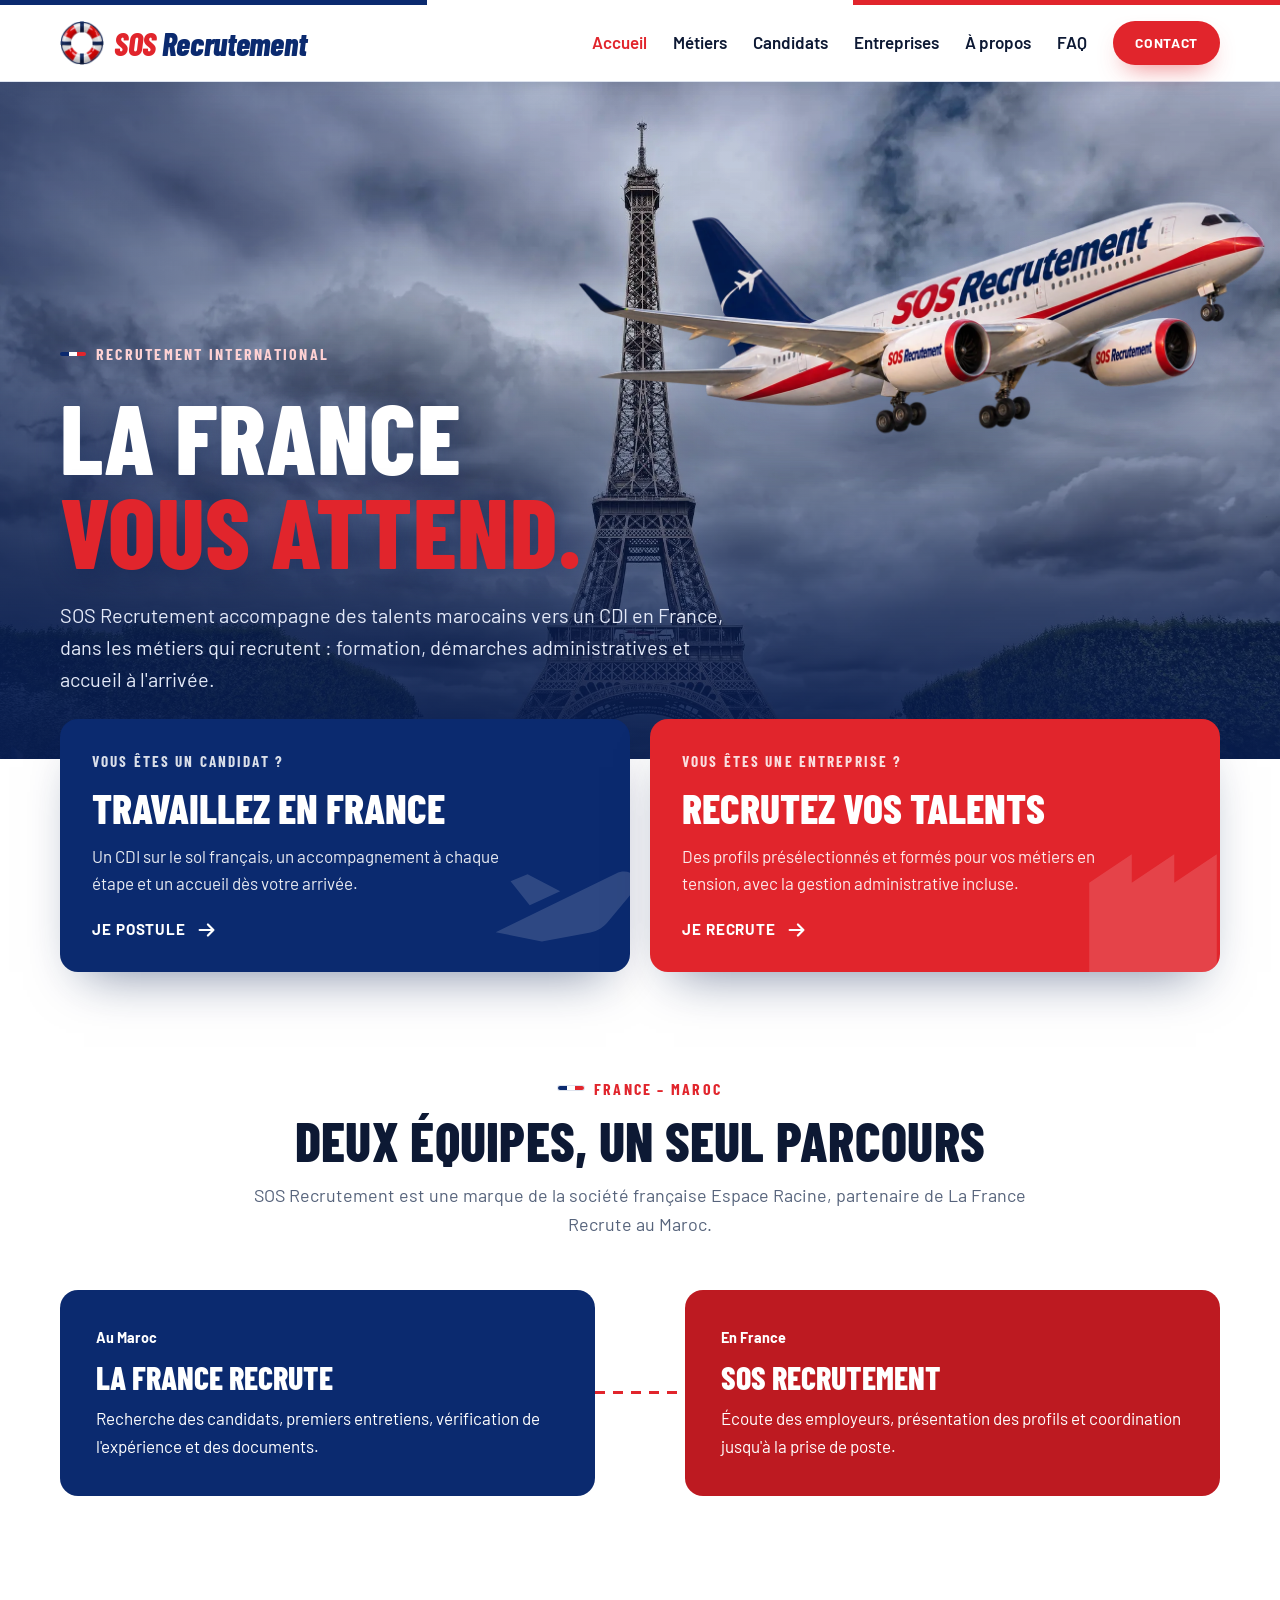
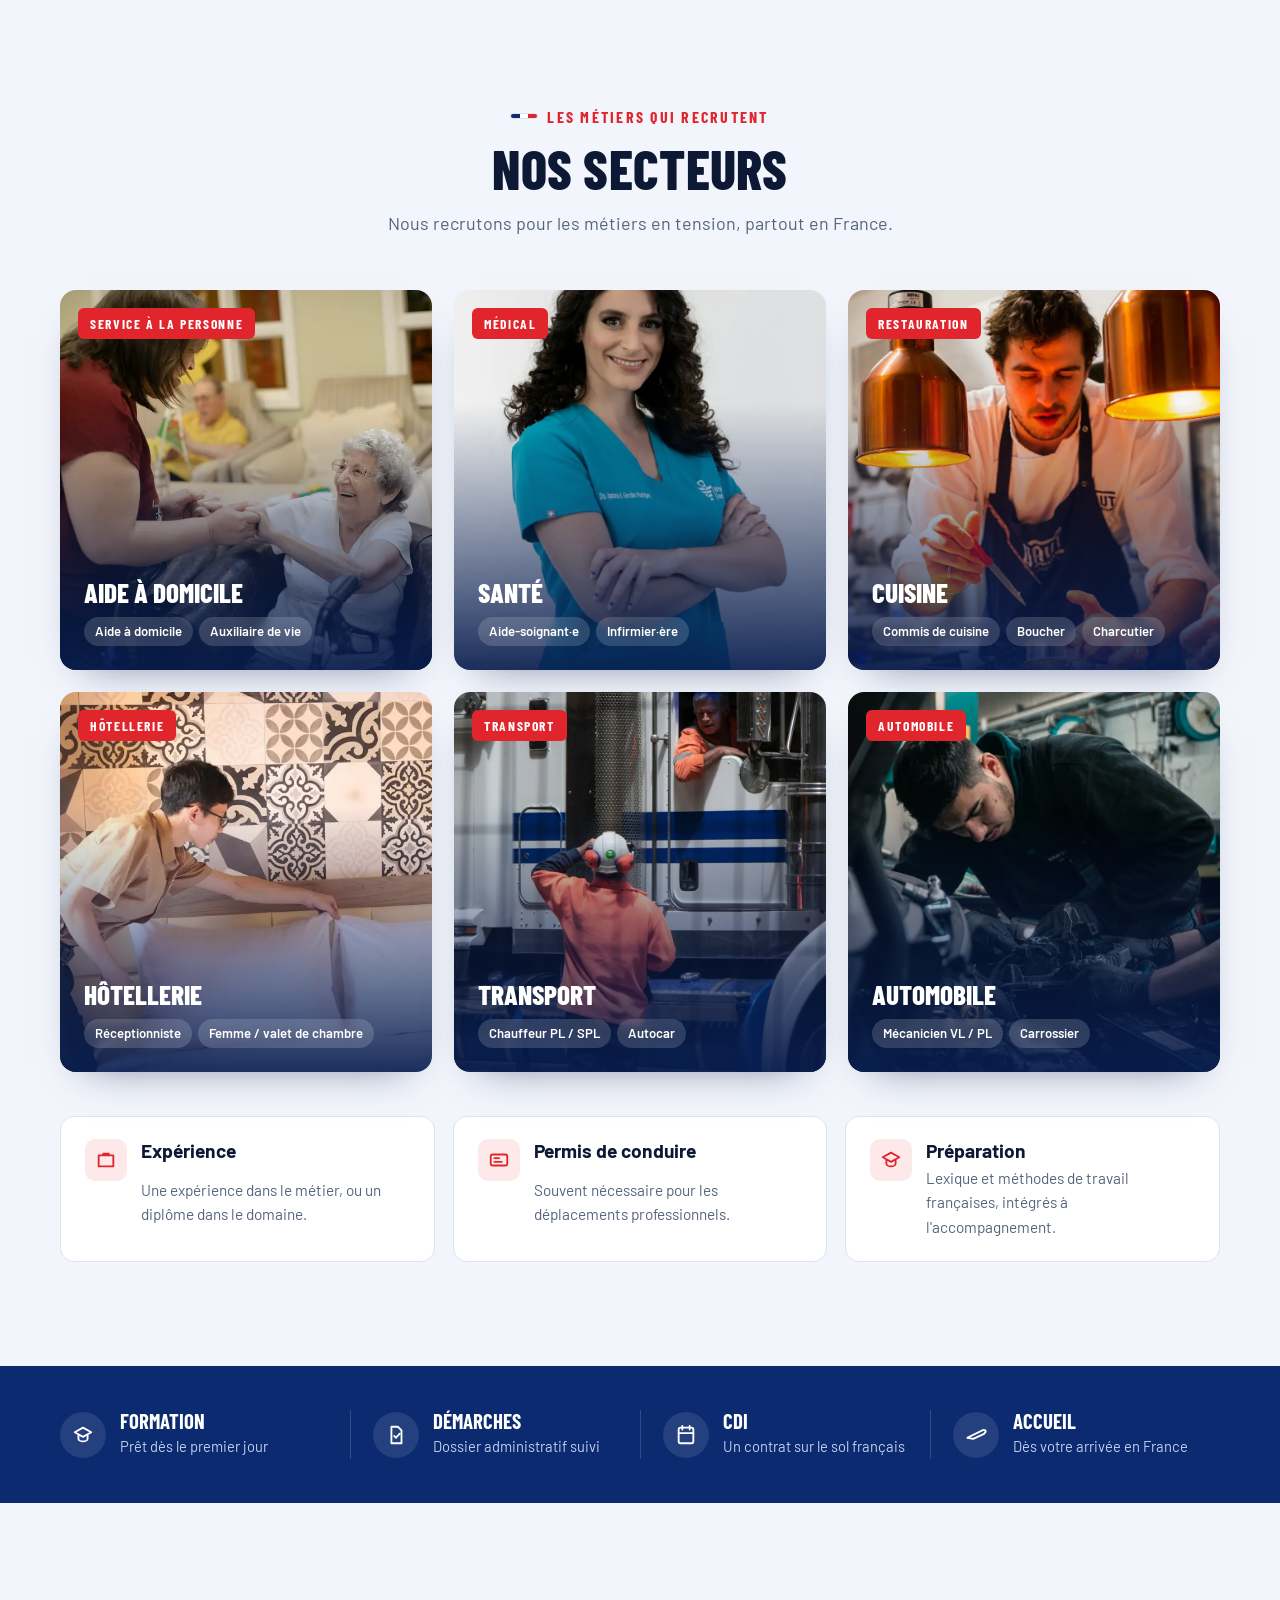
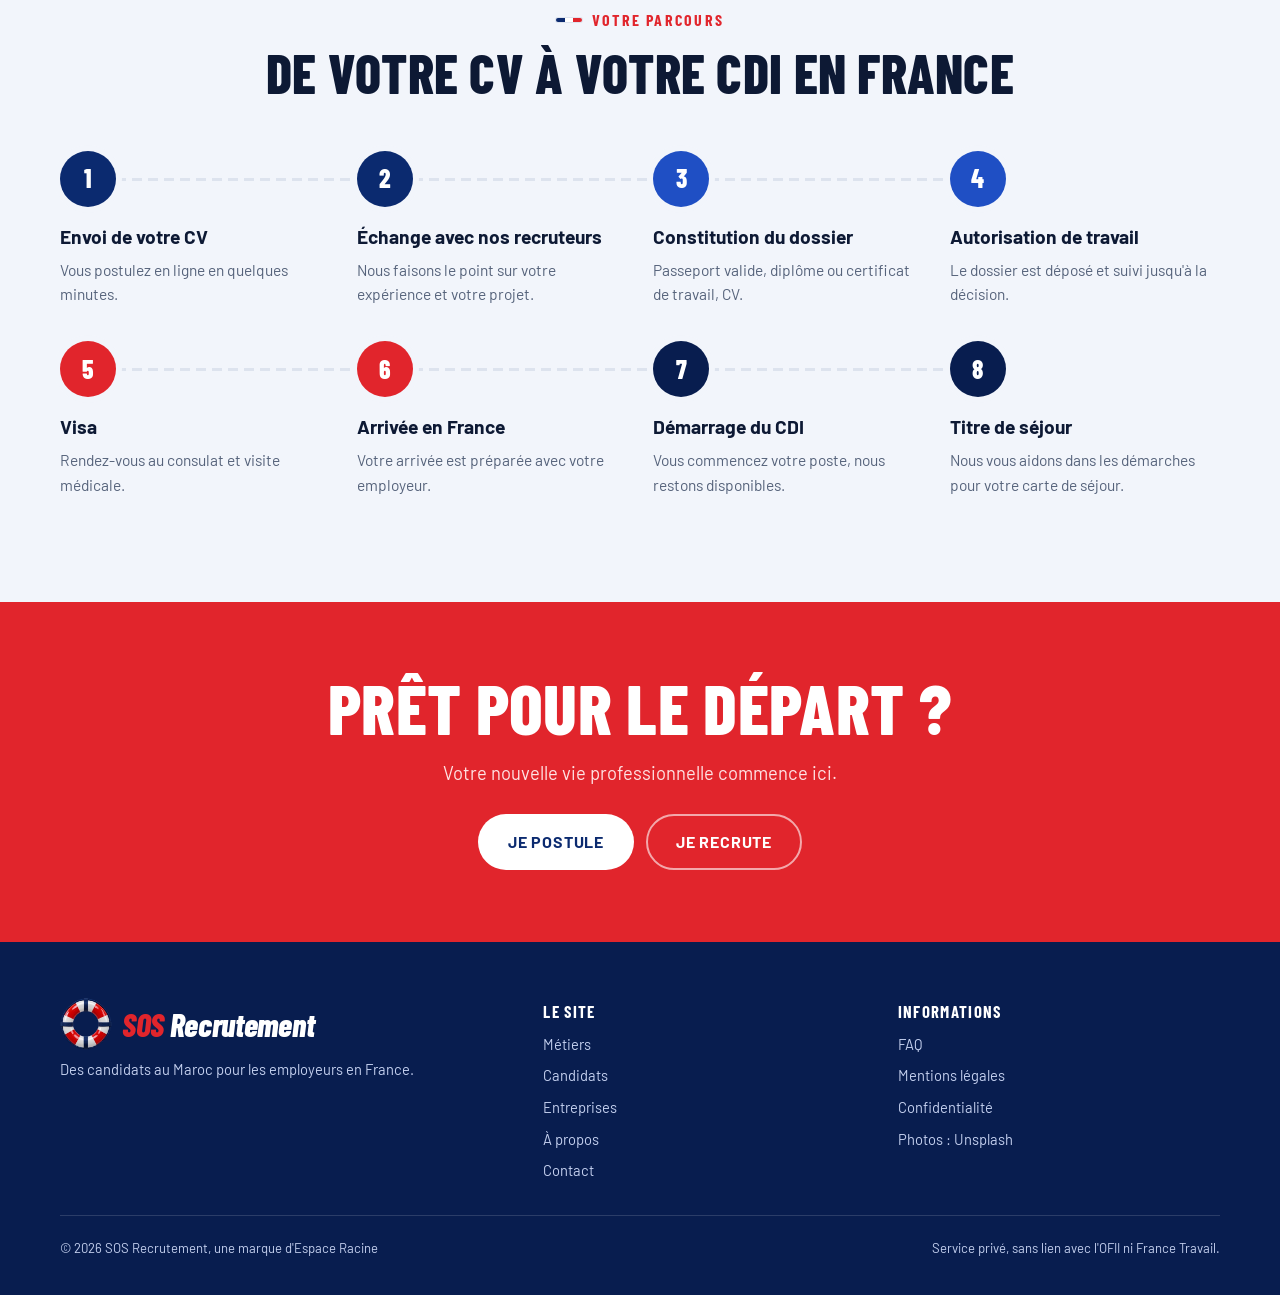
==== commit 2f4ba2b4: "Renommage du site en SOS Recrutement : textes, e-mail, avion et image de partage Co-Authored-By: Cla" ====
--- a/index.html
+++ b/index.html
@@ -3,33 +3,33 @@
 <head>
 <meta charset="utf-8">
 <meta name="viewport" content="width=device-width, initial-scale=1, viewport-fit=cover">
-<title>SOS Staff – Recrutement international, la France vous attend</title>
-<meta name="description" content="SOS Staff accompagne des talents marocains vers un CDI en France dans les métiers qui recrutent : santé, aide à domicile, restauration, hôtellerie, transport, automobile, saisonniers.">
+<title>SOS Recrutement – Recrutement international, la France vous attend</title>
+<meta name="description" content="SOS Recrutement accompagne des talents marocains vers un CDI en France dans les métiers qui recrutent : santé, aide à domicile, restauration, hôtellerie, transport, automobile, saisonniers.">
 <meta name="theme-color" content="#0b2a6f">
 <link rel="icon" href="img/favicon.png" type="image/png">
 <link rel="apple-touch-icon" href="img/apple-touch-icon.png">
 <meta property="og:type" content="website">
 <meta property="og:locale" content="fr_FR">
-<meta property="og:site_name" content="SOS Staff">
-<meta property="og:title" content="SOS Staff – Recrutement international, la France vous attend">
-<meta property="og:description" content="SOS Staff accompagne des talents marocains vers un CDI en France dans les métiers qui recrutent : santé, aide à domicile, restauration, hôtellerie, transport, automobile, saisonniers.">
+<meta property="og:site_name" content="SOS Recrutement">
+<meta property="og:title" content="SOS Recrutement – Recrutement international, la France vous attend">
+<meta property="og:description" content="SOS Recrutement accompagne des talents marocains vers un CDI en France dans les métiers qui recrutent : santé, aide à domicile, restauration, hôtellerie, transport, automobile, saisonniers.">
 <meta property="og:image" content="img/partage.jpg">
 <meta name="twitter:card" content="summary_large_image">
 <link rel="preconnect" href="https://fonts.googleapis.com">
 <link rel="preconnect" href="https://fonts.gstatic.com" crossorigin>
 <link rel="stylesheet" href="https://fonts.googleapis.com/css2?family=Barlow+Condensed:ital,wght@0,600;0,700;0,800;1,800&family=Barlow:wght@400;500;600;700&display=swap">
 <link rel="preload" as="image" href="img/eiffel.webp">
-<link rel="preload" as="image" href="img/avion-sos-staff-2.webp">
-<script type="application/ld+json">{"@context": "https://schema.org", "@type": "EmploymentAgency", "name": "SOS Staff", "description": "SOS Staff accompagne des talents marocains vers un CDI en France dans les métiers qui recrutent : santé, aide à domicile, restauration, hôtellerie, transport, automobile, saisonniers.", "email": "contact@sosstaff.fr", "areaServed": "FR", "address": {"@type": "PostalAddress", "addressCountry": "FR"}}</script>
+<link rel="preload" as="image" href="img/avion-sos-recrutement.webp">
+<script type="application/ld+json">{"@context": "https://schema.org", "@type": "EmploymentAgency", "name": "SOS Recrutement", "description": "SOS Recrutement accompagne des talents marocains vers un CDI en France dans les métiers qui recrutent : santé, aide à domicile, restauration, hôtellerie, transport, automobile, saisonniers.", "email": "contact@sos-recrutement.fr", "areaServed": "FR", "address": {"@type": "PostalAddress", "addressCountry": "FR"}}</script>
 <link rel="stylesheet" href="assets/style.css">
 </head>
 <body>
 <header class="nav">
   <div class="tricolore" aria-hidden="true"><i></i><i></i><i></i></div>
   <div class="wrap">
-    <a class="logo" href="index.html" aria-label="SOS Staff, accueil">
+    <a class="logo" href="index.html" aria-label="SOS Recrutement, accueil">
       <img src="img/bouee.webp" width="44" height="44" alt="">
-      <span class="logo-word"><span>SOS</span> Staff</span>
+      <span class="logo-word"><span>SOS</span> Recrutement</span>
     </a>
     <button class="menu-btn" type="button" aria-expanded="false" aria-controls="menu">Menu</button>
     <nav class="nav-links" id="menu" aria-label="Navigation principale">
@@ -47,11 +47,11 @@
 <main>
   <section class="hero">
     <img class="hero-bg" src="img/eiffel.webp" alt="La tour Eiffel et le Champ-de-Mars sous un ciel nuageux">
-    <img class="plane" src="img/avion-sos-staff-2.webp" alt="Avion SOS Staff aux couleurs bleu blanc rouge en plein décollage" width="1400" height="432">
+    <img class="plane" src="img/avion-sos-recrutement.webp" alt="Avion SOS Recrutement aux couleurs bleu blanc rouge en plein décollage" width="1400" height="892">
         <div class="wrap">
       <span class="kicker">Recrutement international</span>
       <h1>La France<br><span class="red">vous attend.</span></h1>
-      <p class="lead">SOS Staff accompagne des talents marocains vers un CDI en France, dans les métiers qui recrutent : formation, démarches administratives et accueil à l'arrivée.</p>
+      <p class="lead">SOS Recrutement accompagne des talents marocains vers un CDI en France, dans les métiers qui recrutent : formation, démarches administratives et accueil à l'arrivée.</p>
     </div>
   </section>
 
@@ -75,11 +75,11 @@
   </div>
   <section class="section partner" id="partenariat" aria-labelledby="part-t">
     <div class="wrap">
-      <div class="head center reveal"><span class="kicker">France – Maroc</span><h2 id="part-t">Deux équipes, un seul parcours</h2><p>SOS Staff est une marque de la société française Espace Racine, partenaire de La France Recrute au Maroc.</p></div>
+      <div class="head center reveal"><span class="kicker">France – Maroc</span><h2 id="part-t">Deux équipes, un seul parcours</h2><p>SOS Recrutement est une marque de la société française Espace Racine, partenaire de La France Recrute au Maroc.</p></div>
       <div class="duo">
         <article class="duo-card reveal"><span class="duo-tag">Au Maroc</span><h3>La France Recrute</h3><p>Recherche des candidats, premiers entretiens, vérification de l'expérience et des documents.</p></article>
         <div class="duo-line" aria-hidden="true"></div>
-        <article class="duo-card reveal"><span class="duo-tag">En France</span><h3>SOS Staff</h3><p>Écoute des employeurs, présentation des profils et coordination jusqu'à la prise de poste.</p></article>
+        <article class="duo-card reveal"><span class="duo-tag">En France</span><h3>SOS Recrutement</h3><p>Écoute des employeurs, présentation des profils et coordination jusqu'à la prise de poste.</p></article>
       </div>
     </div>
   </section>
@@ -149,9 +149,9 @@
 <footer>
   <div class="wrap">
     <div>
-      <a class="logo" href="index.html" aria-label="SOS Staff, accueil">
+      <a class="logo" href="index.html" aria-label="SOS Recrutement, accueil">
         <img src="img/bouee.webp" width="44" height="44" alt="">
-        <span class="logo-word"><span>SOS</span> Staff</span>
+        <span class="logo-word"><span>SOS</span> Recrutement</span>
       </a>
       <p>Des candidats au Maroc pour les employeurs en France.</p>
     </div>
@@ -170,7 +170,7 @@
       <a href="confidentialite.html">Confidentialité</a>
       <span>Photos : Unsplash</span>
     </div>
-    <p class="legal"><span>© 2026 SOS Staff, une marque d'Espace Racine</span><span>Service privé, sans lien avec l'OFII ni France Travail.</span></p>
+    <p class="legal"><span>© 2026 SOS Recrutement, une marque d'Espace Racine</span><span>Service privé, sans lien avec l'OFII ni France Travail.</span></p>
   </div>
 </footer>
 
